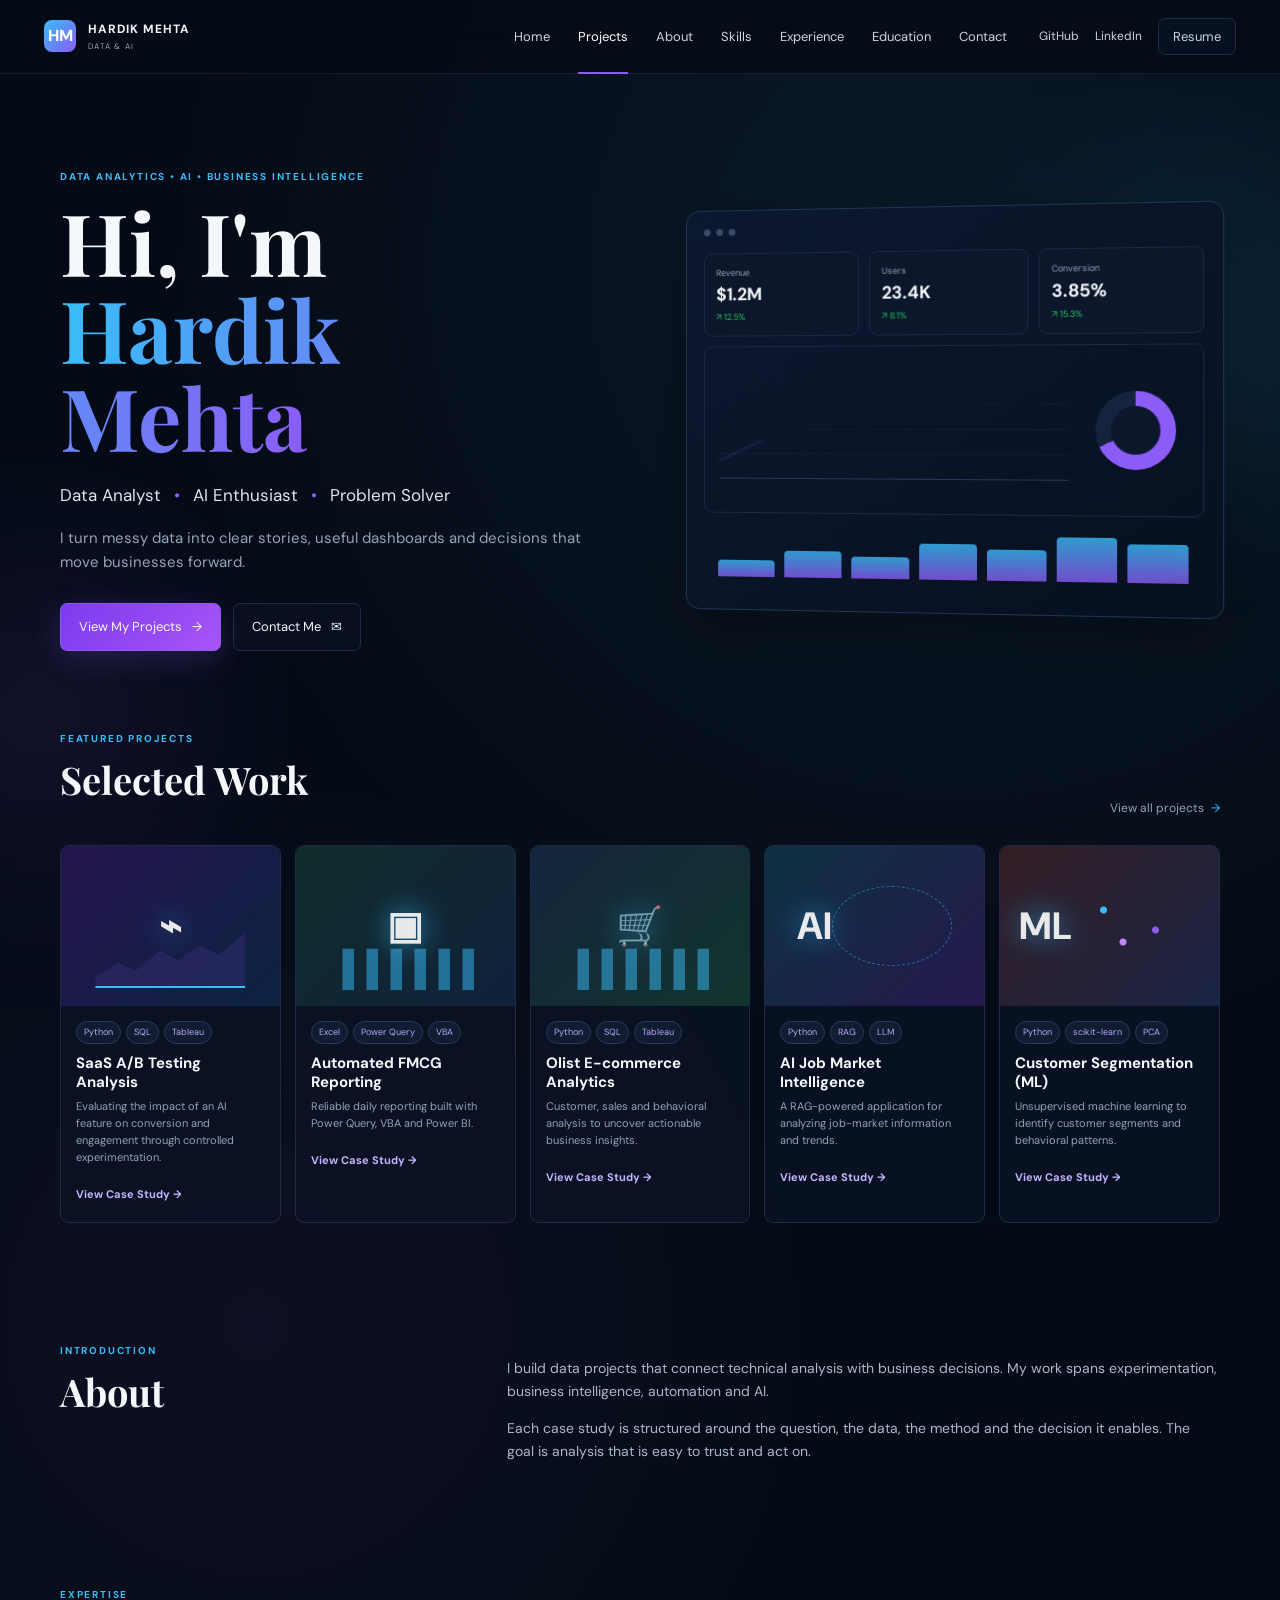
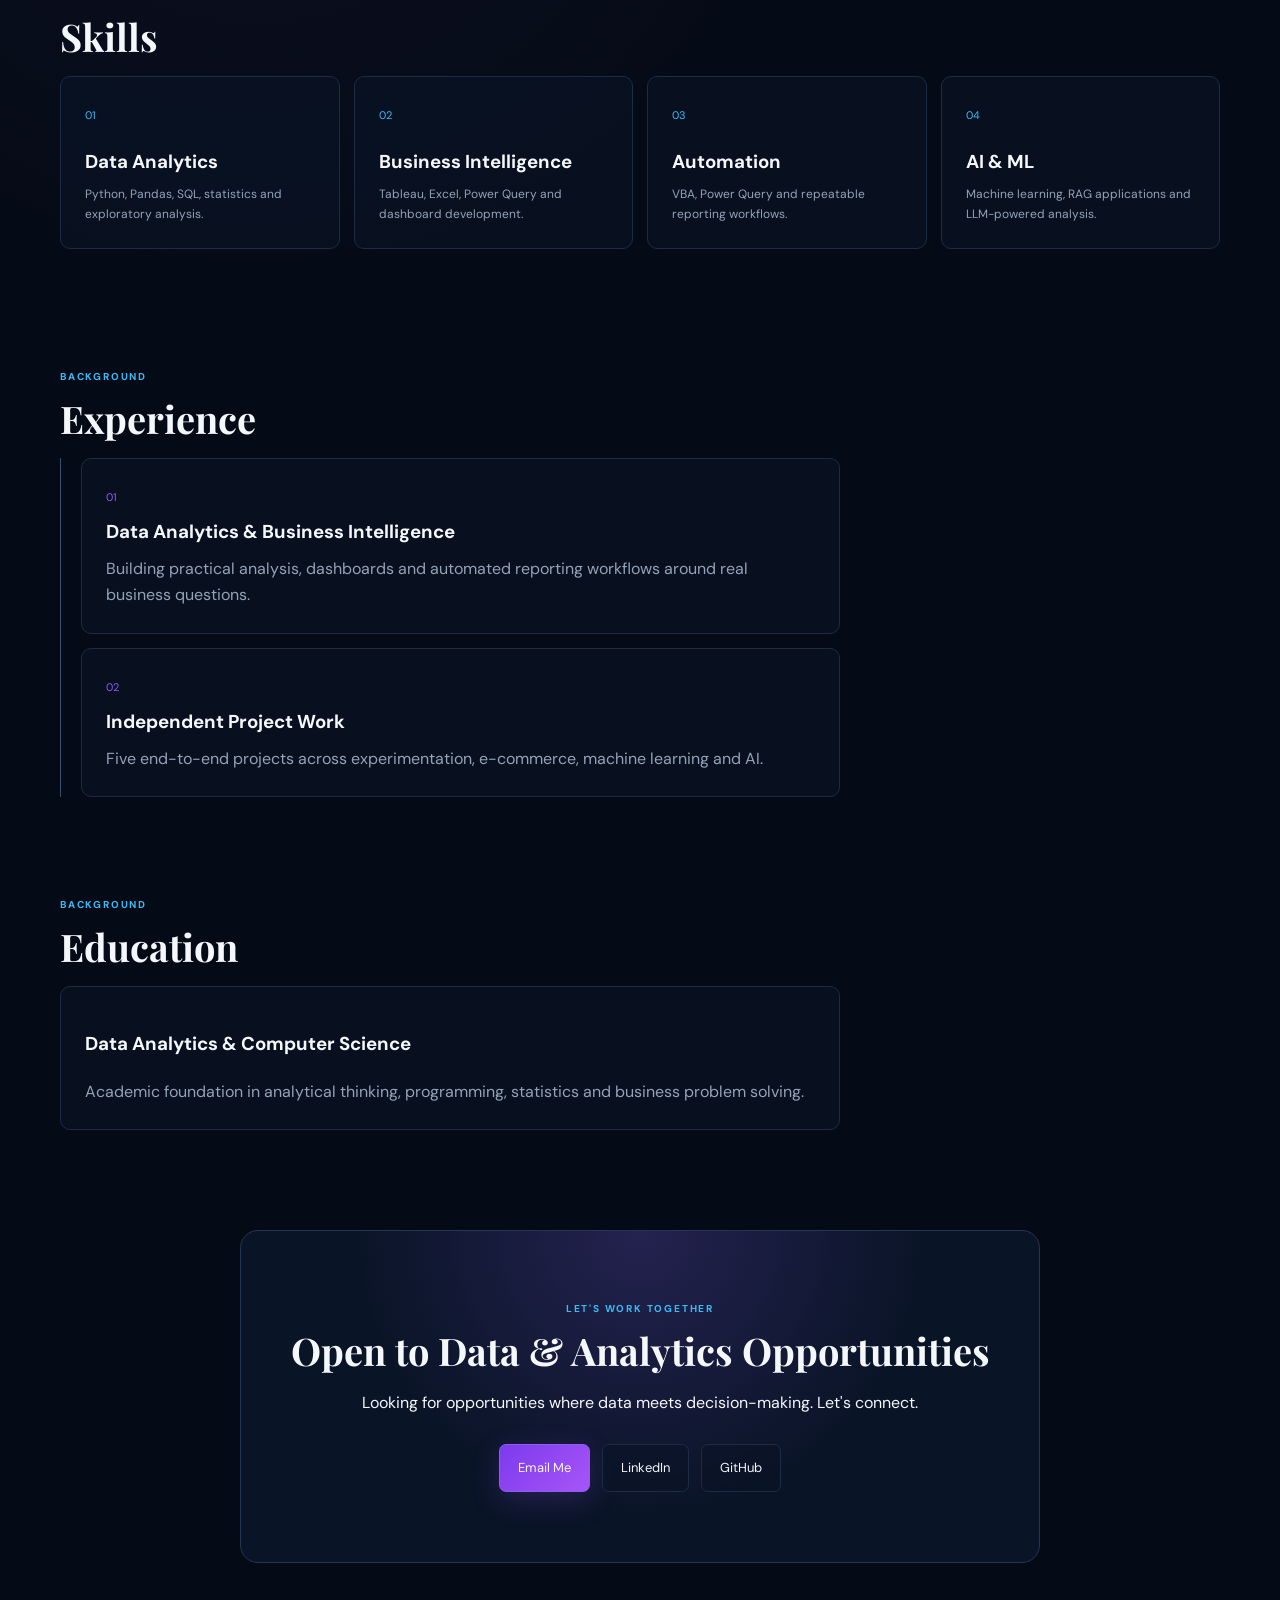
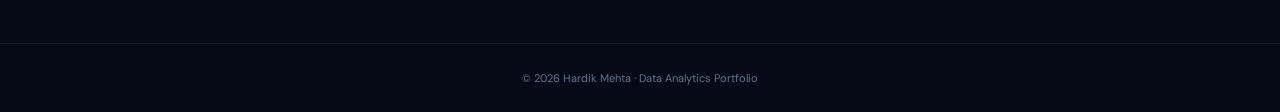
==== index.html @ da7690f7 "Initial portfolio website" ====
<!DOCTYPE html>
<html lang="en">
<head>
  <meta charset="UTF-8">
  <meta name="viewport" content="width=device-width, initial-scale=1.0">
  <meta name="description" content="Hardik Mehta — Data Analytics, AI, Business Intelligence and Automation portfolio.">
  <title>Hardik Mehta | Data Analytics Portfolio</title>
  <link rel="preconnect" href="https://fonts.googleapis.com">
  <link rel="preconnect" href="https://fonts.gstatic.com" crossorigin>
  <link href="https://fonts.googleapis.com/css2?family=DM+Sans:wght@400;500;600;700&family=Playfair+Display:ital,wght@0,600;0,700;1,600;1,700&display=swap" rel="stylesheet">
  <link rel="stylesheet" href="styles.css">
</head>
<body>
  <div class="ambient ambient-one"></div>
  <div class="ambient ambient-two"></div>

  <header class="site-header">
    <a class="brand" href="index.html">
      <span class="brand-mark">HM</span>
      <span>
        <strong>HARDIK MEHTA</strong>
        <small>DATA &amp; AI</small>
      </span>
    </a>

    <nav class="main-nav" aria-label="Main navigation">
      <a href="#home">Home</a>
      <a class="active" href="#projects">Projects</a>
      <a href="#about">About</a>
      <a href="#skills">Skills</a>
      <a href="#experience">Experience</a>
      <a href="#education">Education</a>
      <a href="#contact">Contact</a>
    </nav>

    <div class="header-actions">
      <a href="#" aria-label="GitHub">GitHub</a>
      <a href="#" aria-label="LinkedIn">LinkedIn</a>
      <a class="outline-btn small" href="#">Resume</a>
    </div>
  </header>

  <main>
    <section id="home" class="hero section-shell">
      <div class="hero-copy">
        <p class="eyebrow">DATA ANALYTICS • AI • BUSINESS INTELLIGENCE</p>
        <h1>Hi, I'm<br><span>Hardik Mehta</span></h1>
        <p class="hero-subtitle">Data Analyst <i>•</i> AI Enthusiast <i>•</i> Problem Solver</p>
        <p class="hero-description">
          I turn messy data into clear stories, useful dashboards and decisions
          that move businesses forward.
        </p>
        <div class="hero-actions">
          <a class="primary-btn" href="#projects">View My Projects <span>→</span></a>
          <a class="outline-btn" href="#contact">Contact Me <span>✉</span></a>
        </div>
      </div>

      <div class="hero-visual">
        <div class="dashboard-window">
          <div class="window-bar"><span></span><span></span><span></span></div>
          <div class="metric-row">
            <div><small>Revenue</small><strong>$1.2M</strong><em>↗ 12.5%</em></div>
            <div><small>Users</small><strong>23.4K</strong><em>↗ 8.1%</em></div>
            <div><small>Conversion</small><strong>3.85%</strong><em>↗ 15.3%</em></div>
          </div>
          <div class="chart-area">
            <div class="line-chart"></div>
            <div class="donut"></div>
          </div>
          <div class="bar-row">
            <i style="height:35%"></i><i style="height:55%"></i><i style="height:45%"></i>
            <i style="height:72%"></i><i style="height:62%"></i><i style="height:88%"></i>
            <i style="height:76%"></i>
          </div>
        </div>
      </div>
    </section>

    <section id="projects" class="section-shell">
      <div class="section-heading">
        <div>
          <p class="eyebrow">FEATURED PROJECTS</p>
          <h2>Selected Work</h2>
        </div>
        <a class="section-note section-link" href="projects/project.html">View all projects <span>→</span></a>
      </div>

      <div class="project-grid">
        <a class="project-card featured" href="projects/project.html">
          <div class="project-image gradient-saas">
            <div class="mock-icon">⌁</div>
            <div class="mini-chart"></div>
          </div>
          <div class="project-body">
            <div class="tags"><span>Python</span><span>SQL</span><span>Tableau</span></div>
            <h3>SaaS A/B Testing Analysis</h3>
            <p>Evaluating the impact of an AI feature on conversion and engagement through controlled experimentation.</p>
            <span class="card-link">View Case Study →</span>
          </div>
        </a>

        <a class="project-card" href="projects/project.html">
          <div class="project-image gradient-automation"><div class="mock-icon">▣</div><div class="mini-bars"></div></div>
          <div class="project-body">
            <div class="tags"><span>Excel</span><span>Power Query</span><span>VBA</span></div>
            <h3>Automated FMCG Reporting</h3>
            <p>Reliable daily reporting built with Power Query, VBA and Power BI.</p>
            <span class="card-link">View Case Study →</span>
          </div>
        </a>

        <a class="project-card" href="projects/project.html">
          <div class="project-image gradient-olist"><div class="mock-icon">🛒</div><div class="mini-bars"></div></div>
          <div class="project-body">
            <div class="tags"><span>Python</span><span>SQL</span><span>Tableau</span></div>
            <h3>Olist E-commerce Analytics</h3>
            <p>Customer, sales and behavioral analysis to uncover actionable business insights.</p>
            <span class="card-link">View Case Study →</span>
          </div>
        </a>

        <a class="project-card" href="projects/project.html">
          <div class="project-image gradient-ai"><div class="mock-icon">AI</div><div class="network"></div></div>
          <div class="project-body">
            <div class="tags"><span>Python</span><span>RAG</span><span>LLM</span></div>
            <h3>AI Job Market Intelligence</h3>
            <p>A RAG-powered application for analyzing job-market information and trends.</p>
            <span class="card-link">View Case Study →</span>
          </div>
        </a>

        <a class="project-card" href="projects/project.html">
          <div class="project-image gradient-ml"><div class="mock-icon">ML</div><div class="clusters"></div></div>
          <div class="project-body">
            <div class="tags"><span>Python</span><span>scikit-learn</span><span>PCA</span></div>
            <h3>Customer Segmentation (ML)</h3>
            <p>Unsupervised machine learning to identify customer segments and behavioral patterns.</p>
            <span class="card-link">View Case Study →</span>
          </div>
        </a>
      </div>
    </section>

    <section id="about" class="section-shell two-column">
      <div>
        <p class="eyebrow">INTRODUCTION</p>
        <h2>About</h2>
      </div>
      <div class="prose">
        <p>
          I build data projects that connect technical analysis with business decisions.
          My work spans experimentation, business intelligence, automation and AI.
        </p>
        <p>
          Each case study is structured around the question, the data, the method and
          the decision it enables. The goal is analysis that is easy to trust and act on.
        </p>
      </div>
    </section>

    <section id="skills" class="section-shell">
      <p class="eyebrow">EXPERTISE</p>
      <h2>Skills</h2>
      <div class="skill-grid">
        <article><span>01</span><h3>Data Analytics</h3><p>Python, Pandas, SQL, statistics and exploratory analysis.</p></article>
        <article><span>02</span><h3>Business Intelligence</h3><p>Tableau, Excel, Power Query and dashboard development.</p></article>
        <article><span>03</span><h3>Automation</h3><p>VBA, Power Query and repeatable reporting workflows.</p></article>
        <article><span>04</span><h3>AI &amp; ML</h3><p>Machine learning, RAG applications and LLM-powered analysis.</p></article>
      </div>
    </section>

    <section id="experience" class="section-shell timeline-section">
      <p class="eyebrow">BACKGROUND</p>
      <h2>Experience</h2>
      <div class="timeline-placeholder">
        <div><span>01</span><h3>Data Analytics &amp; Business Intelligence</h3><p>Building practical analysis, dashboards and automated reporting workflows around real business questions.</p></div>
        <div><span>02</span><h3>Independent Project Work</h3><p>Five end-to-end projects across experimentation, e-commerce, machine learning and AI.</p></div>
      </div>
    </section>

    <section id="education" class="section-shell">
      <p class="eyebrow">BACKGROUND</p>
      <h2>Education</h2>
      <div class="education-card">
        <h3>Data Analytics &amp; Computer Science</h3>
        <p>Academic foundation in analytical thinking, programming, statistics and business problem solving.</p>
      </div>
    </section>

    <section id="contact" class="section-shell contact-card">
      <p class="eyebrow">LET'S WORK TOGETHER</p>
      <h2>Open to Data &amp; Analytics Opportunities</h2>
      <p>Looking for opportunities where data meets decision-making. Let's connect.</p>
      <div class="hero-actions">
        <a class="primary-btn" href="#">Email Me</a>
        <a class="outline-btn" href="#">LinkedIn</a>
        <a class="outline-btn" href="#">GitHub</a>
      </div>
    </section>
  </main>

  <footer class="site-footer">© 2026 Hardik Mehta · Data Analytics Portfolio</footer>
  <script src="script.js"></script>
</body>
</html>
---- styles.css ----
:root {
  --bg: #050b16;
  --surface: #0a1325;
  --surface-2: #0d1930;
  --border: #1d2b45;
  --text: #f4f7fb;
  --muted: #94a3b8;
  --blue: #38bdf8;
  --purple: #8b5cf6;
  --pink: #c084fc;
  --shadow: 0 20px 60px rgba(0,0,0,.28);
  --max: 1160px;
}
* { box-sizing: border-box; }
html { scroll-behavior: smooth; }
body {
  margin: 0; color: var(--text); background:
  radial-gradient(circle at 75% 8%, rgba(56,189,248,.08), transparent 25%),
  radial-gradient(circle at 20% 40%, rgba(139,92,246,.06), transparent 25%),
  var(--bg);
  font-family: "DM Sans", sans-serif; line-height: 1.65;
}
a { color: inherit; text-decoration: none; }
button { font: inherit; }
.ambient { position: fixed; width: 280px; height: 280px; border-radius: 50%; filter: blur(100px); pointer-events: none; opacity: .12; z-index: -1; }
.ambient-one { background: var(--blue); top: 20%; right: -80px; }
.ambient-two { background: var(--purple); bottom: 5%; left: -100px; }
.site-header {
  height: 74px; padding: 0 44px; display: flex; align-items: center; gap: 32px;
  border-bottom: 1px solid rgba(148,163,184,.12); position: sticky; top: 0; z-index: 20;
  background: rgba(5,11,22,.82); backdrop-filter: blur(18px);
}
.brand { display:flex; align-items:center; gap:12px; margin-right:auto; }
.brand-mark { width:32px; height:32px; display:grid; place-items:center; color:#fff; font-weight:800; border-radius:8px; background:linear-gradient(135deg,var(--blue),var(--purple)); }
.brand strong { display:block; font-size:12px; letter-spacing:.08em; }
.brand small { display:block; color:var(--muted); font-size:8px; letter-spacing:.16em; }
.main-nav { display:flex; gap:28px; font-size:13px; color:#cbd5e1; }
.main-nav a { padding:27px 0 24px; border-bottom:2px solid transparent; }
.main-nav a:hover, .main-nav .active { color:#fff; border-color:var(--purple); }
.header-actions { display:flex; gap:16px; align-items:center; font-size:12px; color:#cbd5e1; }
.section-shell { width:min(var(--max), calc(100% - 88px)); margin:0 auto; }
.hero { min-height:620px; display:grid; grid-template-columns:1fr 1fr; align-items:center; gap:70px; padding:95px 0 80px; }
.eyebrow { margin:0 0 12px; color:var(--blue); font-size:10px; font-weight:700; letter-spacing:.18em; text-transform:uppercase; }
.hero h1, h2 { font-family:"Playfair Display",serif; }
.hero h1 { font-size:clamp(52px,7vw,86px); line-height:1.02; margin:0 0 20px; }
.hero h1 span, .project-hero h1 span { background:linear-gradient(90deg,var(--blue),var(--purple)); -webkit-background-clip:text; color:transparent; }
.hero-subtitle { color:#dbe5f0; font-size:17px; }
.hero-subtitle i { color:var(--purple); font-style:normal; padding:0 8px; }
.hero-description { max-width:550px; color:var(--muted); font-size:15px; }
.hero-actions, .project-actions { display:flex; gap:12px; flex-wrap:wrap; margin-top:28px; }
.primary-btn, .outline-btn { display:inline-flex; align-items:center; gap:10px; padding:12px 18px; border-radius:7px; border:1px solid var(--border); font-size:13px; transition:.25s ease; }
.primary-btn { background:linear-gradient(135deg,#7c3aed,#a855f7); border-color:#8b5cf6; box-shadow:0 8px 30px rgba(139,92,246,.2); }
.outline-btn { background:rgba(10,19,37,.65); }
.primary-btn:hover, .outline-btn:hover { transform:translateY(-2px); border-color:var(--blue); }
.outline-btn.small { padding:7px 14px; }
.hero-visual { display:flex; justify-content:center; }
.dashboard-window { width:min(100%,540px); padding:18px; border:1px solid #223453; border-radius:14px; background:linear-gradient(145deg,#0c1830,#07101f); box-shadow:var(--shadow); transform:perspective(900px) rotateY(-5deg); }
.window-bar { display:flex; gap:6px; margin-bottom:18px; }
.window-bar span { width:7px; height:7px; border-radius:50%; background:#3b4c69; }
.metric-row { display:grid; grid-template-columns:repeat(3,1fr); gap:10px; }
.metric-row div { padding:12px; border:1px solid #1b2942; background:#0c172c; border-radius:9px; }
.metric-row small, .metric-row em { display:block; color:var(--muted); font-size:9px; }
.metric-row strong { display:block; font-size:18px; }
.metric-row em { color:#22c55e; font-style:normal; }
.chart-area { height:170px; margin-top:10px; display:grid; grid-template-columns:1fr 100px; gap:15px; padding:15px; border:1px solid #1b2942; border-radius:9px; }
.line-chart { align-self:center; height:100px; background:linear-gradient(155deg,transparent 30%,rgba(139,92,246,.15) 31%,transparent 32%), repeating-linear-gradient(to bottom,transparent 0 24px,#17253d 25px); clip-path:polygon(0 75%,10% 58%,18% 66%,30% 38%,42% 51%,55% 30%,68% 44%,78% 18%,88% 35%,100% 5%,100% 100%,0 100%); border-bottom:1px solid #253958; }
.donut { width:78px; height:78px; border-radius:50%; margin:auto; background:conic-gradient(var(--purple) 0 68%, #15243e 68%); position:relative; }
.donut:after { content:""; position:absolute; inset:15px; border-radius:50%; background:#0c172c; }
.bar-row { height:80px; display:flex; align-items:end; gap:10px; padding:15px; }
.bar-row i { flex:1; border-radius:4px 4px 0 0; background:linear-gradient(to top,var(--purple),var(--blue)); opacity:.8; }
.section-heading { display:flex; justify-content:space-between; align-items:end; margin-bottom:26px; }
h2 { font-size:38px; margin:0 0 18px; line-height:1.1; }
.section-note { color:var(--muted); font-size:12px; }
.section-link { transition:color .2s ease, transform .2s ease; }
.section-link span { color:var(--blue); padding-left:4px; }
.section-link:hover { color:#fff; transform:translateX(3px); }
.project-grid { display:grid; grid-template-columns:repeat(5,1fr); gap:14px; }
.project-card { overflow:hidden; border:1px solid var(--border); border-radius:9px; background:rgba(10,19,37,.82); transition:.3s ease; }
.project-card:hover { transform:translateY(-6px); border-color:#445c87; box-shadow:0 18px 45px rgba(0,0,0,.25); }
.project-image { height:160px; position:relative; overflow:hidden; display:flex; align-items:center; justify-content:center; }
.gradient-saas { background:linear-gradient(135deg,#25144e,#0c2341); }
.gradient-automation { background:linear-gradient(135deg,#102c2b,#10213c); }
.gradient-olist { background:linear-gradient(135deg,#14243d,#12352d); }
.gradient-ai { background:linear-gradient(135deg,#0d3141,#25184d); }
.gradient-ml { background:linear-gradient(135deg,#321d24,#1b2445); }
.mock-icon { font-size:38px; font-weight:800; color:#fff; opacity:.9; text-shadow:0 0 28px rgba(56,189,248,.8); }
.mini-chart { position:absolute; width:150px; height:55px; bottom:18px; border-bottom:2px solid var(--blue); clip-path:polygon(0 80%,15% 55%,27% 68%,43% 32%,55% 50%,70% 22%,82% 40%,100% 0,100% 100%,0 100%); background:rgba(139,92,246,.12); }
.mini-bars { position:absolute; bottom:16px; width:150px; height:55px; background:repeating-linear-gradient(90deg,transparent 0 12px,rgba(56,189,248,.5) 13px 24px); clip-path:inset(25% 0 0); }
.network { width:120px; height:80px; border:1px dashed rgba(56,189,248,.5); border-radius:50%; }
.clusters { width:130px; height:80px; background:radial-gradient(circle at 25% 30%,#38bdf8 0 3px,transparent 4px),radial-gradient(circle at 65% 55%,#8b5cf6 0 3px,transparent 4px),radial-gradient(circle at 40% 70%,#c084fc 0 3px,transparent 4px); }
.project-body { padding:15px; }
.tags { display:flex; flex-wrap:wrap; gap:5px; margin-bottom:10px; }
.tags span { border:1px solid #2a3a5a; border-radius:99px; padding:3px 7px; color:#b9a9f7; background:#111b32; font-size:9px; }
.tags.large span { padding:6px 11px; font-size:11px; }
.project-body h3 { margin:0 0 7px; font-size:15px; line-height:1.25; }
.project-body p { margin:0 0 14px; color:var(--muted); font-size:11px; line-height:1.55; }
.card-link { color:#c4b5fd; font-size:11px; font-weight:700; }
.two-column { display:grid; grid-template-columns:1fr 2fr; gap:90px; padding-top:120px; padding-bottom:110px; }
.prose { color:#aab8cb; font-size:14px; }
.skill-grid { display:grid; grid-template-columns:repeat(4,1fr); gap:14px; }
.skill-grid article, .education-card, .timeline-placeholder > div { border:1px solid var(--border); border-radius:10px; background:rgba(10,19,37,.75); padding:24px; }
.skill-grid span { color:var(--blue); font-size:11px; }
.skill-grid h3 { margin:20px 0 7px; }
.skill-grid p { color:var(--muted); font-size:12px; margin:0; }
.timeline-section { padding-top:120px; }
.timeline-placeholder { max-width:780px; border-left:1px solid #355071; padding-left:20px; display:grid; gap:14px; }
.timeline-placeholder span { color:var(--purple); font-size:11px; }
.timeline-placeholder h3 { margin:8px 0; }
.timeline-placeholder p, .education-card p { color:var(--muted); margin:0; }
#education { padding-top:100px; padding-bottom:100px; }
.education-card { max-width:780px; }
.contact-card { text-align:center; max-width:800px; padding:70px 30px; margin-bottom:80px; border:1px solid #243653; border-radius:18px; background:radial-gradient(circle at 50% 0%,rgba(139,92,246,.2),transparent 55%),#0a1427; }
.contact-card .hero-actions { justify-content:center; }
.site-footer { border-top:1px solid rgba(148,163,184,.1); padding:25px; text-align:center; color:#64748b; font-size:11px; }

/* Project page */
.project-page { padding-bottom:80px; }
.project-hero { padding:75px 0 45px; }
.project-hero h1 { font-family:"Playfair Display",serif; font-size:56px; margin:0 0 10px; }
.project-hero .lead { color:#b5c1d2; font-size:17px; }
.project-layout { display:grid; grid-template-columns:minmax(0,1fr) 245px; gap:30px; align-items:start; }
.project-main { min-width:0; }
.content-label { color:var(--blue); font-size:10px; font-weight:700; letter-spacing:.16em; margin:10px 0 14px; }
.presentation-viewer { display:grid; grid-template-columns:150px 1fr; border:1px solid #223453; border-radius:12px; overflow:hidden; background:#081224; box-shadow:var(--shadow); }
.slide-list { padding:12px; border-right:1px solid #1c2c47; background:#091426; display:grid; align-content:start; gap:7px; }
.slide { border:1px solid #1c2c47; border-radius:6px; background:#0d1a30; color:#cbd5e1; text-align:left; padding:8px; cursor:pointer; font-size:10px; }
.slide span { display:block; color:#94a3b8; margin-top:2px; }
.slide.active { border-color:var(--purple); box-shadow:0 0 18px rgba(139,92,246,.16); }
.slide-stage { min-height:500px; padding:45px; position:relative; background:radial-gradient(circle at 75% 25%,rgba(139,92,246,.16),transparent 30%),#091325; }
.slide-number { font-size:48px; font-weight:800; color:#9b5cf6; opacity:.9; }
.slide-stage h2 { font-size:35px; max-width:520px; margin:5px 0 18px; }
.slide-stage p:not(.eyebrow) { color:#aab8cb; max-width:540px; }
.slide-visual { position:absolute; right:45px; bottom:100px; width:220px; height:145px; display:grid; place-items:center; border:1px solid #34466a; border-radius:12px; background:linear-gradient(145deg,#121e38,#0c1425); color:#9f7aea; text-align:center; font-size:14px; box-shadow:0 0 50px rgba(139,92,246,.12); }
.viewer-controls { position:absolute; left:45px; right:45px; bottom:22px; display:flex; align-items:center; gap:8px; }
.viewer-controls button { width:30px; height:30px; border:1px solid #283a59; background:#0c1930; color:#fff; border-radius:6px; cursor:pointer; }
.viewer-controls span { margin-left:auto; color:#8ea0b8; font-size:11px; }
.readme-label { margin-top:55px; }
.readme-card { border:1px solid #223453; border-radius:12px; padding:38px; background:rgba(8,18,35,.76); }
.readme-card h2 { font-family:"DM Sans",sans-serif; font-size:22px; color:#c4b5fd; margin-top:28px; }
.readme-card p, .readme-card li { color:#aab8cb; font-size:14px; }
.readme-card hr { border:0; border-top:1px solid #1c2c47; margin:34px 0; }
.gif-placeholder { height:240px; border:1px dashed #395173; border-radius:10px; display:grid; place-items:center; text-align:center; background:repeating-linear-gradient(135deg,#0a1528,#0a1528 10px,#0c1930 10px,#0c1930 20px); color:#8fa2bb; }
.gif-placeholder small { color:#64748b; }
.pipeline { display:flex; align-items:center; gap:8px; flex-wrap:wrap; }
.pipeline span { padding:9px 13px; background:#111d33; border:1px solid #293b5b; border-radius:8px; font-size:11px; }
.pipeline b { color:#8b5cf6; }
.result-grid { display:grid; grid-template-columns:repeat(3,1fr); gap:10px; }
.result-grid div { padding:18px; border:1px solid #223453; background:#0b172b; border-radius:8px; }
.result-grid small, .result-grid span { display:block; color:#71839d; font-size:9px; }
.result-grid strong { display:block; font-size:25px; color:#f1f5f9; margin:5px 0; }
.project-sidebar { position:sticky; top:95px; display:grid; gap:14px; }
.side-card { border:1px solid #1e2e49; border-radius:10px; background:rgba(8,18,35,.8); padding:18px; }
.side-card .eyebrow { font-size:9px; }
.side-card a { display:block; color:#9aa9bd; font-size:11px; padding:5px 0; }
.side-card a:hover { color:#fff; }
.side-card p { color:#93a2b7; font-size:11px; line-height:1.7; }
.side-card strong { color:#e2e8f0; }
@media (max-width: 1000px) {
  .site-header { padding:0 24px; }
  .main-nav { display:none; }
  .section-shell { width:min(var(--max), calc(100% - 48px)); }
  .project-grid { grid-template-columns:repeat(2,1fr); }
  .hero { grid-template-columns:1fr; }
  .hero-visual { order:0; }
  .skill-grid { grid-template-columns:repeat(2,1fr); }
}
@media (max-width: 700px) {
  .site-header { height:64px; }
  .header-actions > a:not(.outline-btn) { display:none; }
  .brand strong { font-size:10px; }
  .hero { padding:65px 0; min-height:auto; }
  .hero h1 { font-size:50px; }
  .project-grid, .skill-grid { grid-template-columns:1fr; }
  .two-column { grid-template-columns:1fr; gap:25px; padding-top:75px; }
  .section-heading { display:block; }
  .section-note { display:block; margin-top:10px; }
  .project-layout { grid-template-columns:1fr; }
  .project-sidebar { display:none; }
  .project-hero h1 { font-size:42px; }
  .presentation-viewer { grid-template-columns:1fr; }
  .slide-list { grid-template-columns:repeat(4,1fr); border-right:0; border-bottom:1px solid #1c2c47; }
  .slide { text-align:center; }
  .slide span { display:none; }
  .slide-stage { min-height:470px; padding:28px; }
  .slide-visual { position:relative; right:auto; bottom:auto; width:100%; margin-top:35px; }
  .viewer-controls { left:28px; right:28px; }
  .readme-card { padding:24px; }
  .result-grid { grid-template-columns:1fr; }
  .metric-row { grid-template-columns:1fr; }
}
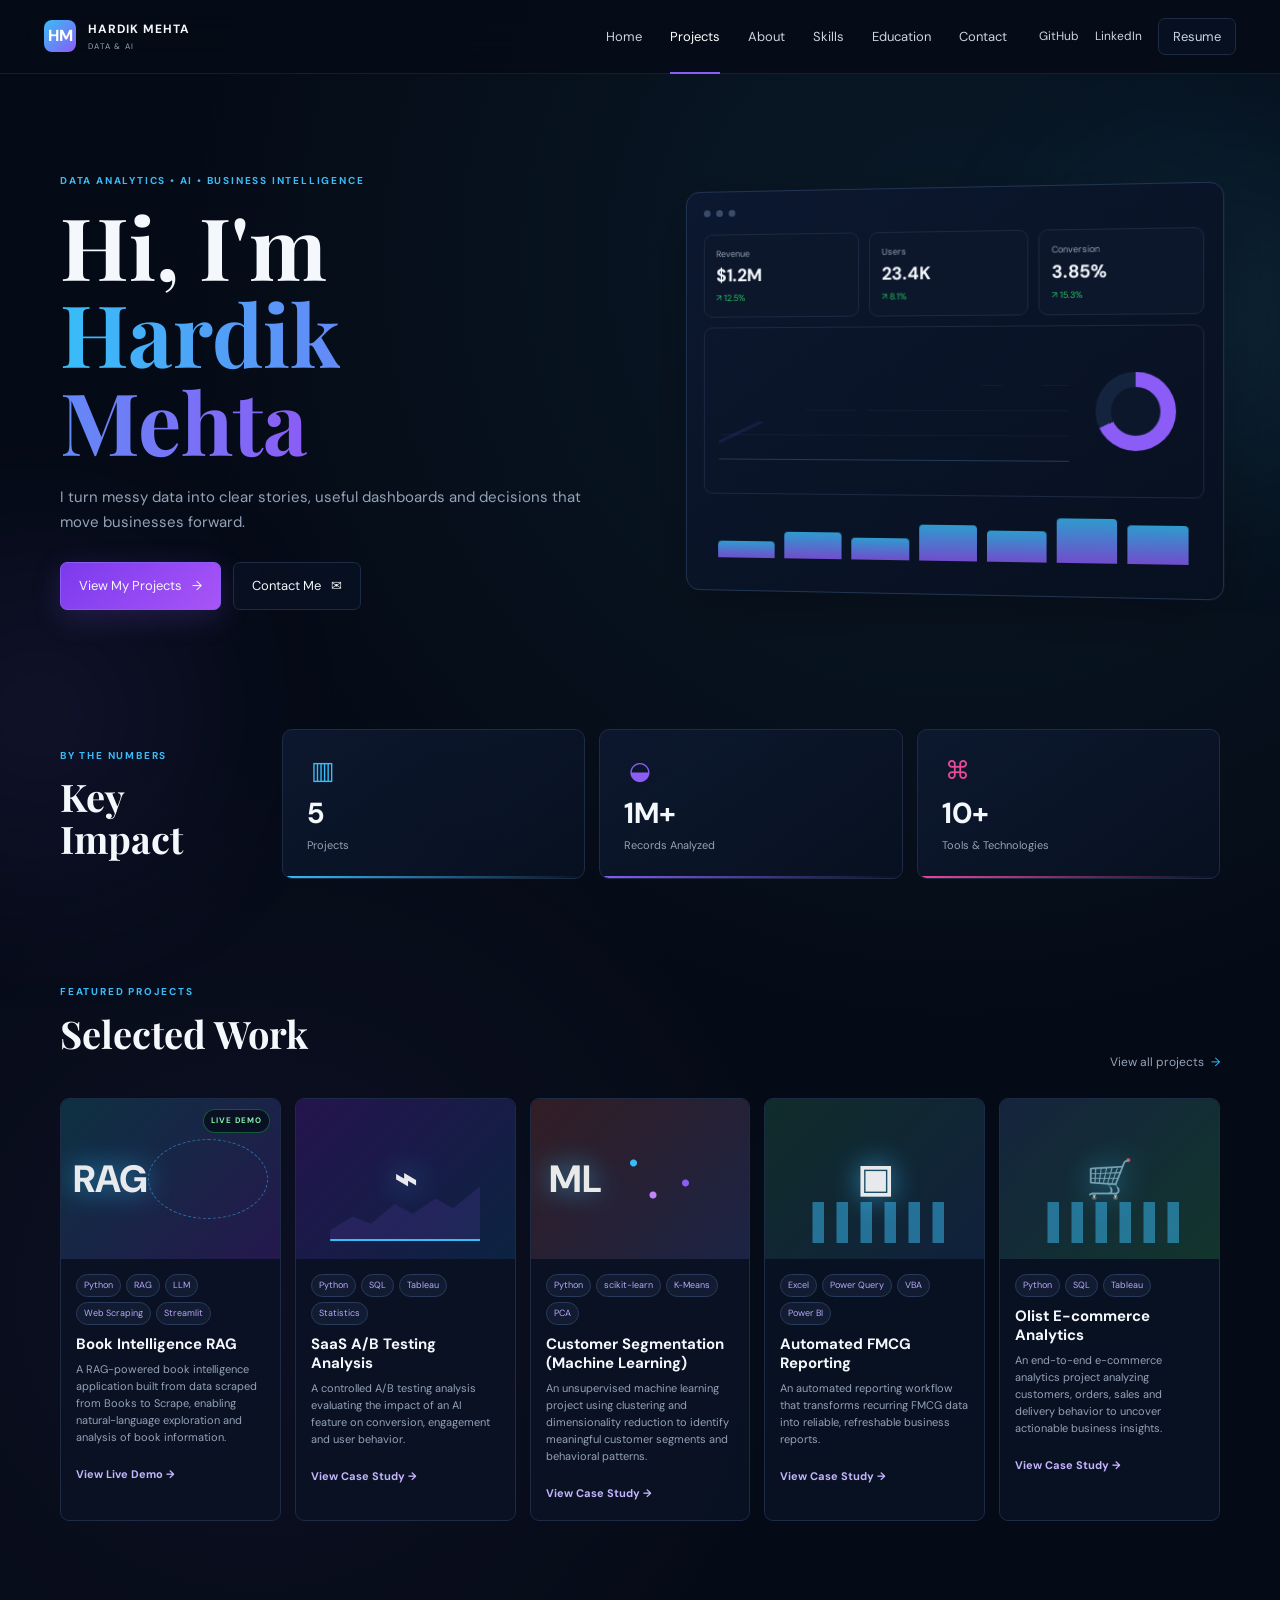
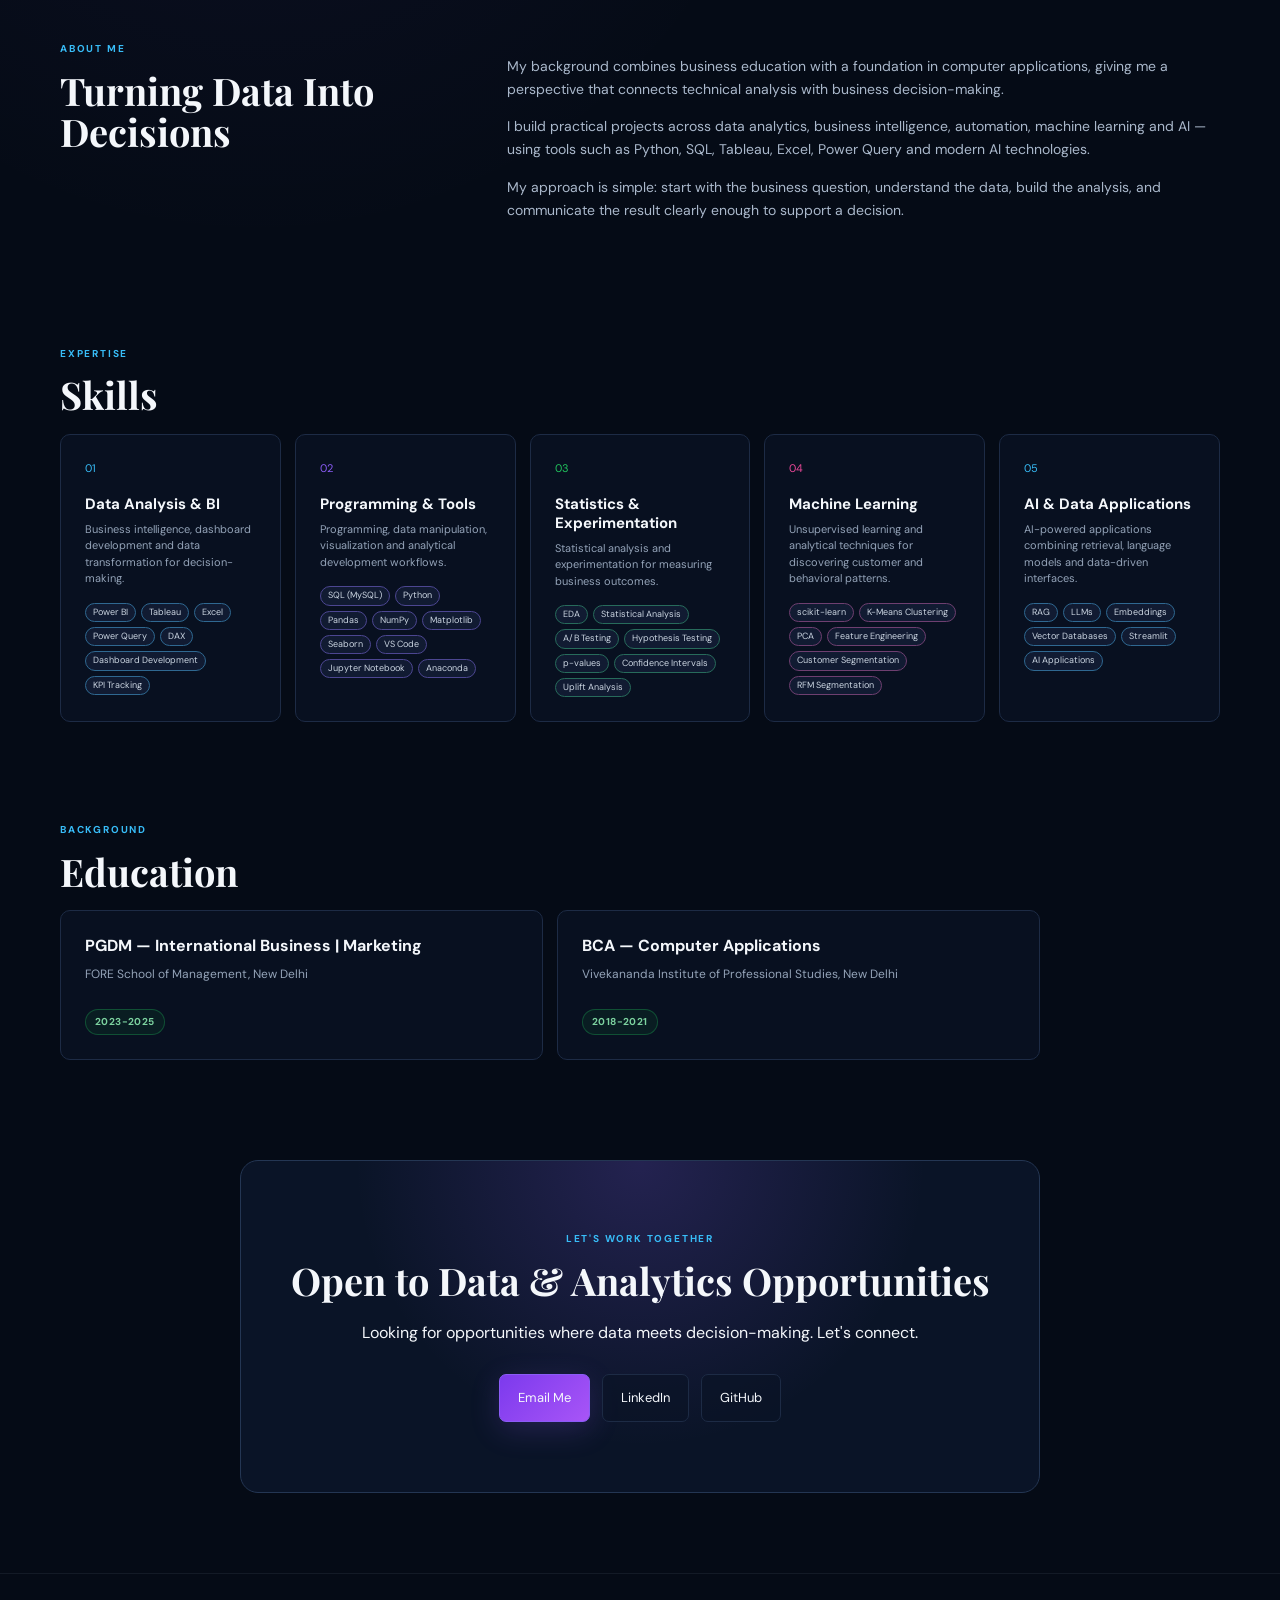
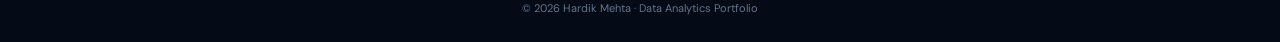
==== commit 72fafa90: "Update portfolio homepage and project structure" ====
--- a/index.html
+++ b/index.html
@@ -28,7 +28,6 @@
       <a class="active" href="#projects">Projects</a>
       <a href="#about">About</a>
       <a href="#skills">Skills</a>
-      <a href="#experience">Experience</a>
       <a href="#education">Education</a>
       <a href="#contact">Contact</a>
     </nav>
@@ -45,7 +44,6 @@
       <div class="hero-copy">
         <p class="eyebrow">DATA ANALYTICS • AI • BUSINESS INTELLIGENCE</p>
         <h1>Hi, I'm<br><span>Hardik Mehta</span></h1>
-        <p class="hero-subtitle">Data Analyst <i>•</i> AI Enthusiast <i>•</i> Problem Solver</p>
         <p class="hero-description">
           I turn messy data into clear stories, useful dashboards and decisions
           that move businesses forward.
@@ -77,6 +75,31 @@
       </div>
     </section>
 
+    <section class="section-shell impact-section" aria-labelledby="impact-title">
+      <div class="impact-heading">
+        <p class="eyebrow">BY THE NUMBERS</p>
+        <h2 id="impact-title">Key Impact</h2>
+      </div>
+
+      <div class="impact-grid">
+        <article class="impact-card impact-blue">
+          <span class="impact-icon" aria-hidden="true">▥</span>
+          <strong>5</strong>
+          <span>Projects</span>
+        </article>
+        <article class="impact-card impact-purple">
+          <span class="impact-icon" aria-hidden="true">◒</span>
+          <strong>1M+</strong>
+          <span>Records Analyzed</span>
+        </article>
+        <article class="impact-card impact-pink">
+          <span class="impact-icon" aria-hidden="true">⌘</span>
+          <strong>10+</strong>
+          <span>Tools &amp; Technologies</span>
+        </article>
+      </div>
+    </section>
+
     <section id="projects" class="section-shell">
       <div class="section-heading">
         <div>
@@ -88,14 +111,35 @@
 
       <div class="project-grid">
         <a class="project-card featured" href="projects/project.html">
-          <div class="project-image gradient-saas">
-            <div class="mock-icon">⌁</div>
-            <div class="mini-chart"></div>
-          </div>
-          <div class="project-body">
-            <div class="tags"><span>Python</span><span>SQL</span><span>Tableau</span></div>
+          <div class="project-image gradient-ai">
+            <span class="live-badge">LIVE DEMO</span>
+            <div class="mock-icon">RAG</div>
+            <div class="network"></div>
+          </div>
+          <div class="project-body">
+            <div class="tags"><span>Python</span><span>RAG</span><span>LLM</span><span>Web Scraping</span><span>Streamlit</span></div>
+            <h3>Book Intelligence RAG</h3>
+            <p>A RAG-powered book intelligence application built from data scraped from Books to Scrape, enabling natural-language exploration and analysis of book information.</p>
+            <span class="card-link">View Live Demo →</span>
+          </div>
+        </a>
+
+        <a class="project-card" href="projects/project.html">
+          <div class="project-image gradient-saas"><div class="mock-icon">⌁</div><div class="mini-chart"></div></div>
+          <div class="project-body">
+            <div class="tags"><span>Python</span><span>SQL</span><span>Tableau</span><span>Statistics</span></div>
             <h3>SaaS A/B Testing Analysis</h3>
-            <p>Evaluating the impact of an AI feature on conversion and engagement through controlled experimentation.</p>
+            <p>A controlled A/B testing analysis evaluating the impact of an AI feature on conversion, engagement and user behavior.</p>
+            <span class="card-link">View Case Study →</span>
+          </div>
+        </a>
+
+        <a class="project-card" href="projects/project.html">
+          <div class="project-image gradient-ml"><div class="mock-icon">ML</div><div class="clusters"></div></div>
+          <div class="project-body">
+            <div class="tags"><span>Python</span><span>scikit-learn</span><span>K-Means</span><span>PCA</span></div>
+            <h3>Customer Segmentation (Machine Learning)</h3>
+            <p>An unsupervised machine learning project using clustering and dimensionality reduction to identify meaningful customer segments and behavioral patterns.</p>
             <span class="card-link">View Case Study →</span>
           </div>
         </a>
@@ -103,9 +147,9 @@
         <a class="project-card" href="projects/project.html">
           <div class="project-image gradient-automation"><div class="mock-icon">▣</div><div class="mini-bars"></div></div>
           <div class="project-body">
-            <div class="tags"><span>Excel</span><span>Power Query</span><span>VBA</span></div>
+            <div class="tags"><span>Excel</span><span>Power Query</span><span>VBA</span><span>Power BI</span></div>
             <h3>Automated FMCG Reporting</h3>
-            <p>Reliable daily reporting built with Power Query, VBA and Power BI.</p>
+            <p>An automated reporting workflow that transforms recurring FMCG data into reliable, refreshable business reports.</p>
             <span class="card-link">View Case Study →</span>
           </div>
         </a>
@@ -115,27 +159,7 @@
           <div class="project-body">
             <div class="tags"><span>Python</span><span>SQL</span><span>Tableau</span></div>
             <h3>Olist E-commerce Analytics</h3>
-            <p>Customer, sales and behavioral analysis to uncover actionable business insights.</p>
-            <span class="card-link">View Case Study →</span>
-          </div>
-        </a>
-
-        <a class="project-card" href="projects/project.html">
-          <div class="project-image gradient-ai"><div class="mock-icon">AI</div><div class="network"></div></div>
-          <div class="project-body">
-            <div class="tags"><span>Python</span><span>RAG</span><span>LLM</span></div>
-            <h3>AI Job Market Intelligence</h3>
-            <p>A RAG-powered application for analyzing job-market information and trends.</p>
-            <span class="card-link">View Case Study →</span>
-          </div>
-        </a>
-
-        <a class="project-card" href="projects/project.html">
-          <div class="project-image gradient-ml"><div class="mock-icon">ML</div><div class="clusters"></div></div>
-          <div class="project-body">
-            <div class="tags"><span>Python</span><span>scikit-learn</span><span>PCA</span></div>
-            <h3>Customer Segmentation (ML)</h3>
-            <p>Unsupervised machine learning to identify customer segments and behavioral patterns.</p>
+            <p>An end-to-end e-commerce analytics project analyzing customers, orders, sales and delivery behavior to uncover actionable business insights.</p>
             <span class="card-link">View Case Study →</span>
           </div>
         </a>
@@ -144,17 +168,22 @@
 
     <section id="about" class="section-shell two-column">
       <div>
-        <p class="eyebrow">INTRODUCTION</p>
-        <h2>About</h2>
+        <p class="eyebrow">ABOUT ME</p>
+        <h2>Turning Data Into Decisions</h2>
       </div>
       <div class="prose">
         <p>
-          I build data projects that connect technical analysis with business decisions.
-          My work spans experimentation, business intelligence, automation and AI.
+          My background combines business education with a foundation in computer applications,
+          giving me a perspective that connects technical analysis with business decision-making.
         </p>
         <p>
-          Each case study is structured around the question, the data, the method and
-          the decision it enables. The goal is analysis that is easy to trust and act on.
+          I build practical projects across data analytics, business intelligence, automation,
+          machine learning and AI — using tools such as Python, SQL, Tableau, Excel, Power Query
+          and modern AI technologies.
+        </p>
+        <p>
+          My approach is simple: start with the business question, understand the data, build
+          the analysis, and communicate the result clearly enough to support a decision.
         </p>
       </div>
     </section>
@@ -163,28 +192,72 @@
       <p class="eyebrow">EXPERTISE</p>
       <h2>Skills</h2>
       <div class="skill-grid">
-        <article><span>01</span><h3>Data Analytics</h3><p>Python, Pandas, SQL, statistics and exploratory analysis.</p></article>
-        <article><span>02</span><h3>Business Intelligence</h3><p>Tableau, Excel, Power Query and dashboard development.</p></article>
-        <article><span>03</span><h3>Automation</h3><p>VBA, Power Query and repeatable reporting workflows.</p></article>
-        <article><span>04</span><h3>AI &amp; ML</h3><p>Machine learning, RAG applications and LLM-powered analysis.</p></article>
-      </div>
-    </section>
-
-    <section id="experience" class="section-shell timeline-section">
-      <p class="eyebrow">BACKGROUND</p>
-      <h2>Experience</h2>
-      <div class="timeline-placeholder">
-        <div><span>01</span><h3>Data Analytics &amp; Business Intelligence</h3><p>Building practical analysis, dashboards and automated reporting workflows around real business questions.</p></div>
-        <div><span>02</span><h3>Independent Project Work</h3><p>Five end-to-end projects across experimentation, e-commerce, machine learning and AI.</p></div>
+        <article class="skill-card skill-blue">
+          <span class="skill-index">01</span>
+          <h3>Data Analysis &amp; BI</h3>
+          <p>Business intelligence, dashboard development and data transformation for decision-making.</p>
+          <div class="skill-tags">
+            <span>Power BI</span><span>Tableau</span><span>Excel</span><span>Power Query</span>
+            <span>DAX</span><span>Dashboard Development</span><span>KPI Tracking</span>
+          </div>
+        </article>
+        <article class="skill-card skill-purple">
+          <span class="skill-index">02</span>
+          <h3>Programming &amp; Tools</h3>
+          <p>Programming, data manipulation, visualization and analytical development workflows.</p>
+          <div class="skill-tags">
+            <span>SQL (MySQL)</span><span>Python</span><span>Pandas</span><span>NumPy</span>
+            <span>Matplotlib</span><span>Seaborn</span><span>VS Code</span><span>Jupyter Notebook</span><span>Anaconda</span>
+          </div>
+        </article>
+        <article class="skill-card skill-green">
+          <span class="skill-index">03</span>
+          <h3>Statistics &amp; Experimentation</h3>
+          <p>Statistical analysis and experimentation for measuring business outcomes.</p>
+          <div class="skill-tags">
+            <span>EDA</span><span>Statistical Analysis</span><span>A/B Testing</span><span>Hypothesis Testing</span>
+            <span>p-values</span><span>Confidence Intervals</span><span>Uplift Analysis</span>
+          </div>
+        </article>
+        <article class="skill-card skill-pink">
+          <span class="skill-index">04</span>
+          <h3>Machine Learning</h3>
+          <p>Unsupervised learning and analytical techniques for discovering customer and behavioral patterns.</p>
+          <div class="skill-tags">
+            <span>scikit-learn</span><span>K-Means Clustering</span><span>PCA</span><span>Feature Engineering</span>
+            <span>Customer Segmentation</span><span>RFM Segmentation</span>
+          </div>
+        </article>
+        <article class="skill-card skill-blue">
+          <span class="skill-index">05</span>
+          <h3>AI &amp; Data Applications</h3>
+          <p>AI-powered applications combining retrieval, language models and data-driven interfaces.</p>
+          <div class="skill-tags">
+            <span>RAG</span><span>LLMs</span><span>Embeddings</span><span>Vector Databases</span>
+            <span>Streamlit</span><span>AI Applications</span>
+          </div>
+        </article>
       </div>
     </section>
 
     <section id="education" class="section-shell">
       <p class="eyebrow">BACKGROUND</p>
       <h2>Education</h2>
-      <div class="education-card">
-        <h3>Data Analytics &amp; Computer Science</h3>
-        <p>Academic foundation in analytical thinking, programming, statistics and business problem solving.</p>
+      <div class="education-grid">
+        <article class="education-item">
+          <div>
+            <h3>PGDM — International Business | Marketing</h3>
+            <p>FORE School of Management, New Delhi</p>
+          </div>
+          <span>2023-2025</span>
+        </article>
+        <article class="education-item">
+          <div>
+            <h3>BCA — Computer Applications</h3>
+            <p>Vivekananda Institute of Professional Studies, New Delhi</p>
+          </div>
+          <span>2018-2021</span>
+        </article>
       </div>
     </section>
 
--- a/styles.css
+++ b/styles.css
@@ -74,10 +74,23 @@
 .section-link { transition:color .2s ease, transform .2s ease; }
 .section-link span { color:var(--blue); padding-left:4px; }
 .section-link:hover { color:#fff; transform:translateX(3px); }
+.impact-section { display:grid; grid-template-columns:180px 1fr; gap:42px; align-items:center; padding-top:35px; padding-bottom:105px; }
+.impact-heading h2 { margin:0; }
+.impact-grid { display:grid; grid-template-columns:repeat(3,1fr); gap:14px; }
+.impact-card { min-height:148px; position:relative; overflow:hidden; display:flex; flex-direction:column; justify-content:center; padding:24px; border:1px solid var(--border); border-radius:10px; background:linear-gradient(145deg,rgba(13,25,48,.94),rgba(8,17,33,.9)); transition:transform .25s ease, border-color .25s ease, box-shadow .25s ease; }
+.impact-card::after { content:""; position:absolute; right:0; bottom:0; left:0; height:2px; background:linear-gradient(90deg,var(--impact-accent),transparent); }
+.impact-card:hover { transform:translateY(-5px); border-color:color-mix(in srgb, var(--impact-accent) 55%, var(--border)); box-shadow:0 16px 35px rgba(0,0,0,.24); }
+.impact-icon { width:32px; height:32px; display:grid; place-items:center; margin-bottom:12px; color:var(--impact-accent); font-size:25px; line-height:1; }
+.impact-card strong { color:#f4f7fb; font-size:29px; line-height:1.1; }
+.impact-card > span:last-child { margin-top:6px; color:var(--muted); font-size:11px; }
+.impact-blue { --impact-accent:var(--blue); }
+.impact-purple { --impact-accent:var(--purple); }
+.impact-pink { --impact-accent:#ec4899; }
 .project-grid { display:grid; grid-template-columns:repeat(5,1fr); gap:14px; }
 .project-card { overflow:hidden; border:1px solid var(--border); border-radius:9px; background:rgba(10,19,37,.82); transition:.3s ease; }
 .project-card:hover { transform:translateY(-6px); border-color:#445c87; box-shadow:0 18px 45px rgba(0,0,0,.25); }
 .project-image { height:160px; position:relative; overflow:hidden; display:flex; align-items:center; justify-content:center; }
+.live-badge { position:absolute; top:10px; right:10px; z-index:1; padding:4px 7px; border:1px solid rgba(34,197,94,.4); border-radius:99px; color:#86efac; background:rgba(5,11,22,.72); font-size:8px; font-weight:700; letter-spacing:.1em; }
 .gradient-saas { background:linear-gradient(135deg,#25144e,#0c2341); }
 .gradient-automation { background:linear-gradient(135deg,#102c2b,#10213c); }
 .gradient-olist { background:linear-gradient(135deg,#14243d,#12352d); }
@@ -97,18 +110,28 @@
 .card-link { color:#c4b5fd; font-size:11px; font-weight:700; }
 .two-column { display:grid; grid-template-columns:1fr 2fr; gap:90px; padding-top:120px; padding-bottom:110px; }
 .prose { color:#aab8cb; font-size:14px; }
-.skill-grid { display:grid; grid-template-columns:repeat(4,1fr); gap:14px; }
+.skill-grid { display:grid; grid-template-columns:repeat(5,minmax(0,1fr)); gap:14px; }
 .skill-grid article, .education-card, .timeline-placeholder > div { border:1px solid var(--border); border-radius:10px; background:rgba(10,19,37,.75); padding:24px; }
-.skill-grid span { color:var(--blue); font-size:11px; }
-.skill-grid h3 { margin:20px 0 7px; }
-.skill-grid p { color:var(--muted); font-size:12px; margin:0; }
-.timeline-section { padding-top:120px; }
-.timeline-placeholder { max-width:780px; border-left:1px solid #355071; padding-left:20px; display:grid; gap:14px; }
-.timeline-placeholder span { color:var(--purple); font-size:11px; }
-.timeline-placeholder h3 { margin:8px 0; }
-.timeline-placeholder p, .education-card p { color:var(--muted); margin:0; }
+.skill-card { min-width:0; display:flex; flex-direction:column; transition:transform .25s ease, border-color .25s ease, box-shadow .25s ease; }
+.skill-card:hover { transform:translateY(-4px); border-color:var(--skill-accent); box-shadow:0 16px 35px rgba(0,0,0,.22); }
+.skill-index { color:var(--skill-accent); font-size:11px; }
+.skill-card h3 { margin:18px 0 7px; font-size:15px; line-height:1.25; }
+.skill-card p { color:var(--muted); font-size:11px; line-height:1.5; margin:0; }
+.skill-tags { display:flex; flex-wrap:wrap; gap:5px; margin-top:16px; }
+.skill-tags span { max-width:100%; overflow-wrap:anywhere; padding:3px 7px; border:1px solid color-mix(in srgb, var(--skill-accent) 35%, #2a3a5a); border-radius:99px; color:#cbd5e1; background:#111b32; font-size:9px; line-height:1.25; }
+.skill-blue { --skill-accent:var(--blue); }
+.skill-purple { --skill-accent:var(--purple); }
+.skill-green { --skill-accent:#22c55e; }
+.skill-pink { --skill-accent:#ec4899; }
+.education-card p { color:var(--muted); margin:0; }
 #education { padding-top:100px; padding-bottom:100px; }
 .education-card { max-width:780px; }
+.education-grid { display:grid; grid-template-columns:repeat(2,1fr); gap:14px; max-width:980px; }
+.education-item { min-height:150px; display:flex; flex-direction:column; justify-content:space-between; gap:24px; padding:24px; border:1px solid var(--border); border-radius:10px; background:rgba(10,19,37,.75); transition:transform .25s ease, border-color .25s ease, box-shadow .25s ease; }
+.education-item:hover { transform:translateY(-4px); border-color:#445c87; box-shadow:0 16px 35px rgba(0,0,0,.22); }
+.education-item h3 { margin:0 0 8px; font-size:16px; line-height:1.35; }
+.education-item p { color:var(--muted); margin:0; font-size:12px; }
+.education-item > span { align-self:flex-start; padding:4px 9px; border:1px solid rgba(34,197,94,.3); border-radius:99px; color:#7dd3a0; background:rgba(22,101,52,.16); font-size:10px; font-weight:700; letter-spacing:.04em; }
 .contact-card { text-align:center; max-width:800px; padding:70px 30px; margin-bottom:80px; border:1px solid #243653; border-radius:18px; background:radial-gradient(circle at 50% 0%,rgba(139,92,246,.2),transparent 55%),#0a1427; }
 .contact-card .hero-actions { justify-content:center; }
 .site-footer { border-top:1px solid rgba(148,163,184,.1); padding:25px; text-align:center; color:#64748b; font-size:11px; }
@@ -120,6 +143,15 @@
 .project-hero .lead { color:#b5c1d2; font-size:17px; }
 .project-layout { display:grid; grid-template-columns:minmax(0,1fr) 245px; gap:30px; align-items:start; }
 .project-main { min-width:0; }
+.case-study-grid { display:grid; grid-template-columns:minmax(0,1fr) 245px; gap:30px; align-items:start; padding-bottom:80px; }
+.case-study-main { min-width:0; }
+.case-section { padding:30px 0; border-bottom:1px solid #1c2c47; scroll-margin-top:95px; }
+.case-section:first-child { padding-top:10px; }
+.case-section h2 { margin:0 0 14px; font-size:28px; }
+.placeholder-copy { max-width:720px; color:#aab8cb; font-size:14px; }
+.case-placeholder { min-height:150px; display:grid; place-items:center; padding:25px; border:1px dashed #395173; border-radius:10px; color:#8fa2bb; background:repeating-linear-gradient(135deg,#0a1528,#0a1528 10px,#0c1930 10px,#0c1930 20px); text-align:center; }
+.back-projects { display:inline-flex; margin-top:28px; color:#9fcbf5; font-size:13px; font-weight:700; }
+.back-projects:hover { color:#fff; }
 .content-label { color:var(--blue); font-size:10px; font-weight:700; letter-spacing:.16em; margin:10px 0 14px; }
 .presentation-viewer { display:grid; grid-template-columns:150px 1fr; border:1px solid #223453; border-radius:12px; overflow:hidden; background:#081224; box-shadow:var(--shadow); }
 .slide-list { padding:12px; border-right:1px solid #1c2c47; background:#091426; display:grid; align-content:start; gap:7px; }
@@ -134,6 +166,10 @@
 .viewer-controls { position:absolute; left:45px; right:45px; bottom:22px; display:flex; align-items:center; gap:8px; }
 .viewer-controls button { width:30px; height:30px; border:1px solid #283a59; background:#0c1930; color:#fff; border-radius:6px; cursor:pointer; }
 .viewer-controls span { margin-left:auto; color:#8ea0b8; font-size:11px; }
+.dashboard-cta { display:flex; align-items:center; justify-content:space-between; gap:24px; margin-top:22px; padding:20px 22px; border:1px solid #223453; border-radius:10px; background:rgba(10,19,37,.7); }
+.dashboard-cta .eyebrow { margin-bottom:5px; }
+.dashboard-cta h2 { margin:0; font-family:"DM Sans",sans-serif; font-size:18px; }
+.dashboard-cta .primary-btn { flex-shrink:0; }
 .readme-label { margin-top:55px; }
 .readme-card { border:1px solid #223453; border-radius:12px; padding:38px; background:rgba(8,18,35,.76); }
 .readme-card h2 { font-family:"DM Sans",sans-serif; font-size:22px; color:#c4b5fd; margin-top:28px; }
@@ -163,6 +199,7 @@
   .hero { grid-template-columns:1fr; }
   .hero-visual { order:0; }
   .skill-grid { grid-template-columns:repeat(2,1fr); }
+  .impact-section { grid-template-columns:1fr; gap:24px; }
 }
 @media (max-width: 700px) {
   .site-header { height:64px; }
@@ -171,10 +208,14 @@
   .hero { padding:65px 0; min-height:auto; }
   .hero h1 { font-size:50px; }
   .project-grid, .skill-grid { grid-template-columns:1fr; }
+  .education-grid { grid-template-columns:1fr; }
+  .impact-section { padding-top:10px; padding-bottom:75px; }
+  .impact-grid { grid-template-columns:1fr; }
   .two-column { grid-template-columns:1fr; gap:25px; padding-top:75px; }
   .section-heading { display:block; }
   .section-note { display:block; margin-top:10px; }
   .project-layout { grid-template-columns:1fr; }
+  .case-study-grid { grid-template-columns:1fr; }
   .project-sidebar { display:none; }
   .project-hero h1 { font-size:42px; }
   .presentation-viewer { grid-template-columns:1fr; }
@@ -184,6 +225,7 @@
   .slide-stage { min-height:470px; padding:28px; }
   .slide-visual { position:relative; right:auto; bottom:auto; width:100%; margin-top:35px; }
   .viewer-controls { left:28px; right:28px; }
+  .dashboard-cta { align-items:flex-start; flex-direction:column; }
   .readme-card { padding:24px; }
   .result-grid { grid-template-columns:1fr; }
   .metric-row { grid-template-columns:1fr; }
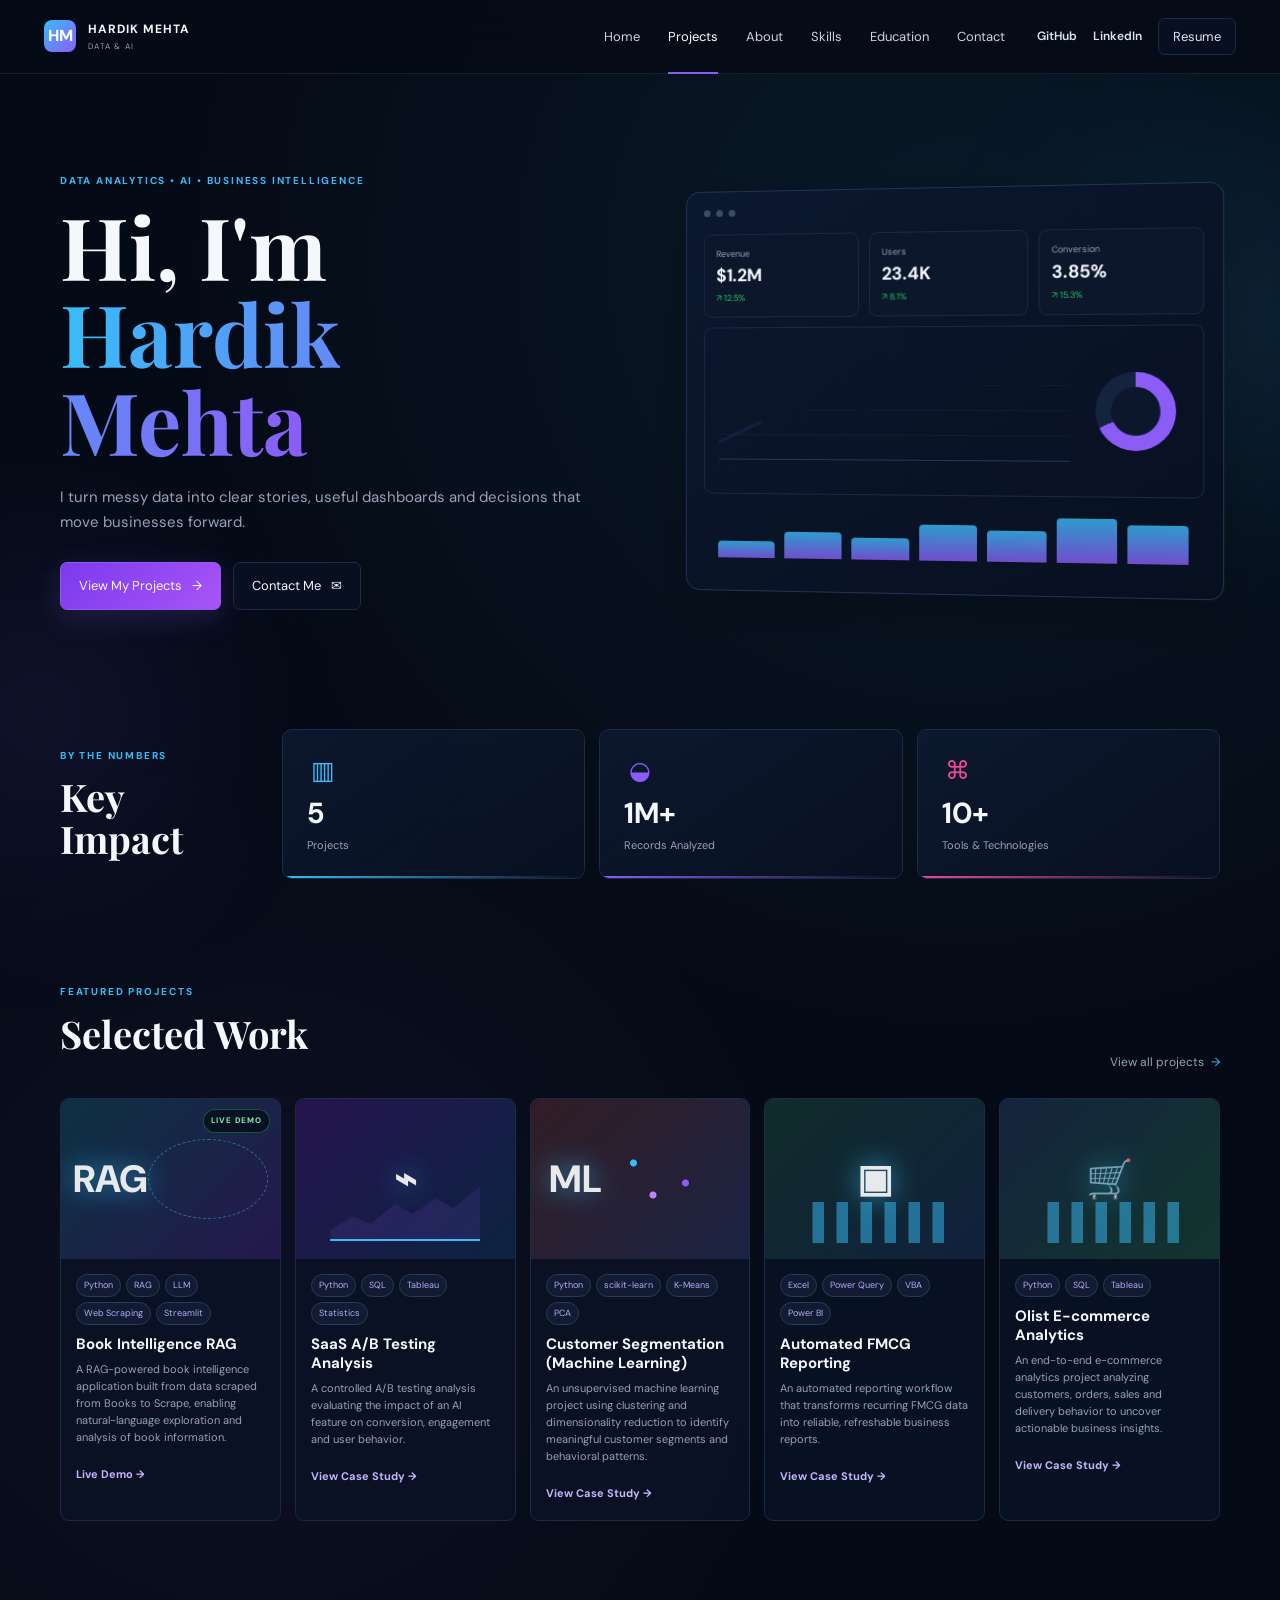
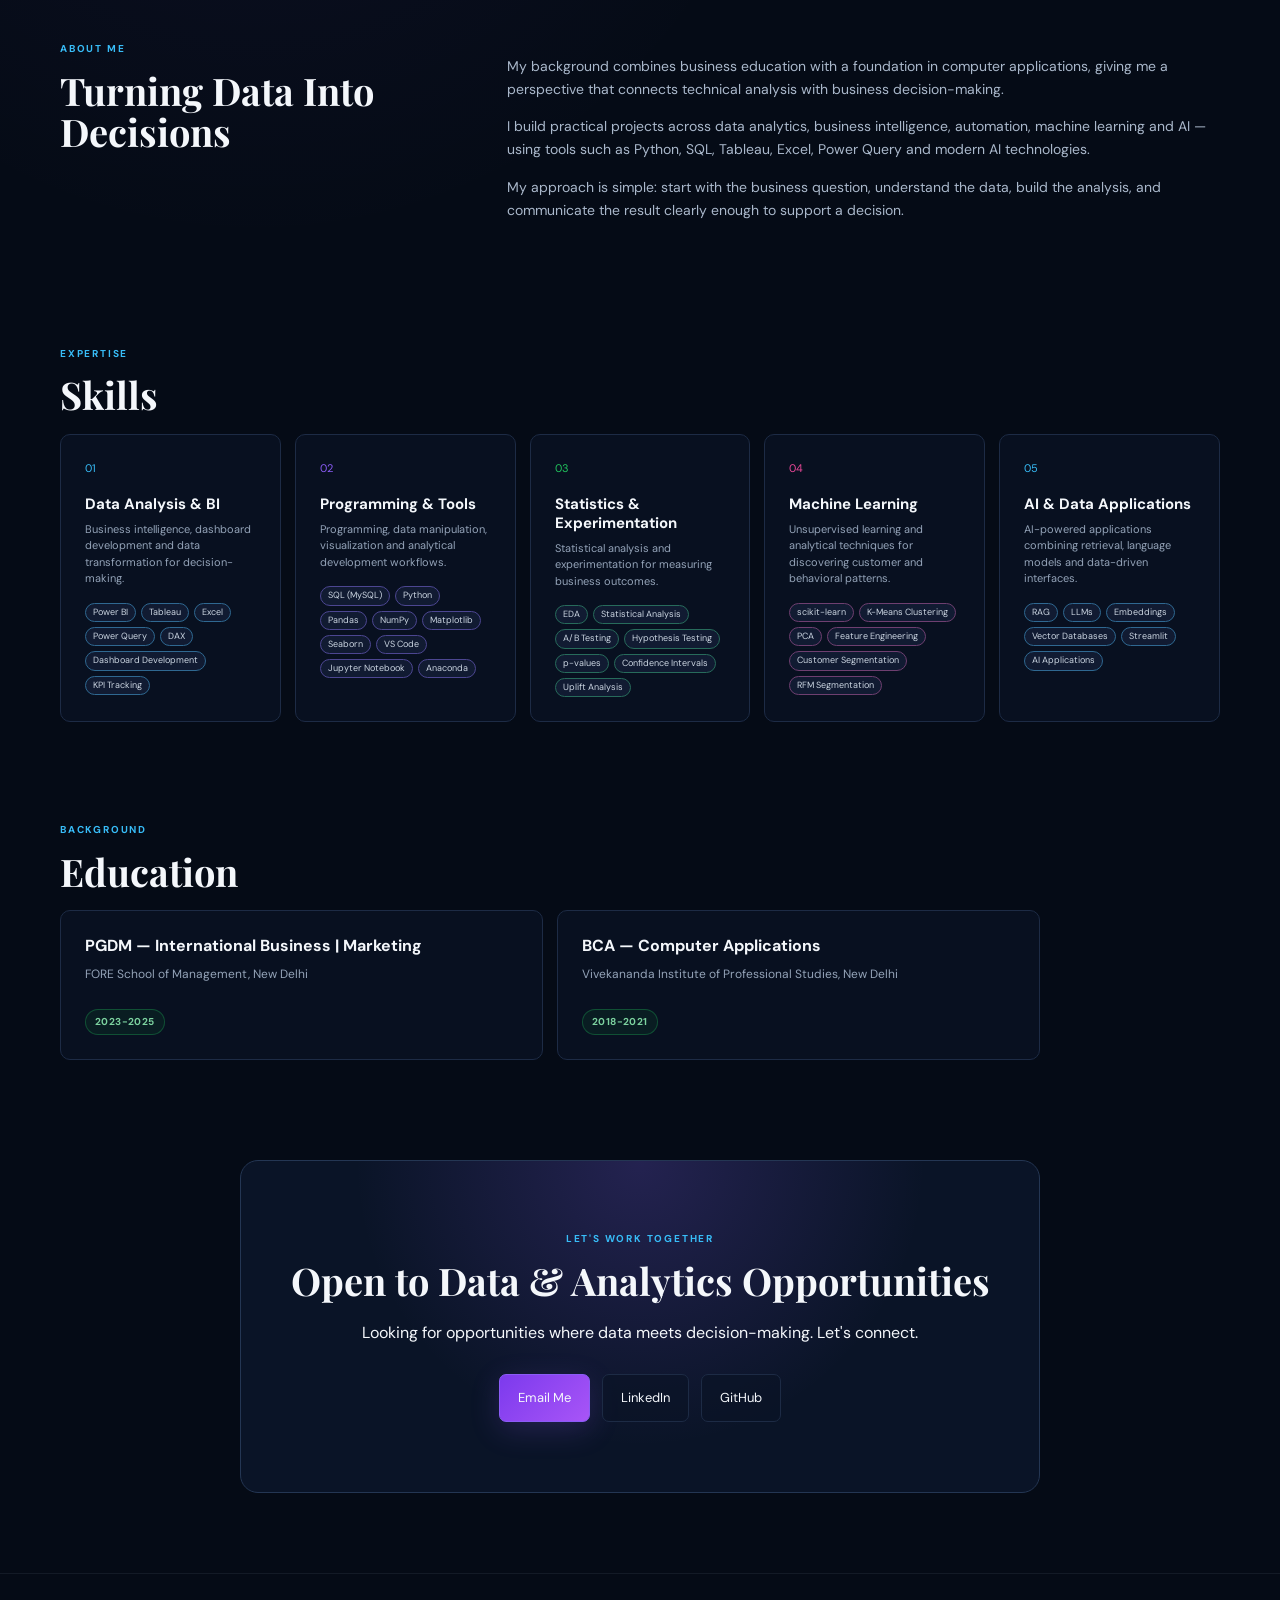
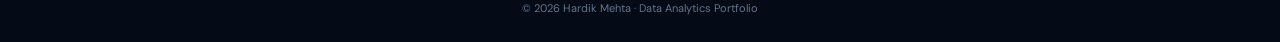
==== commit addd7a17: "Complete homepage layout and skills section" ====
--- a/index.html
+++ b/index.html
@@ -33,9 +33,12 @@
     </nav>
 
     <div class="header-actions">
-      <a href="#" aria-label="GitHub">GitHub</a>
-      <a href="#" aria-label="LinkedIn">LinkedIn</a>
-      <a class="outline-btn small" href="#">Resume</a>
+      <!-- Placeholder: replace with the real GitHub profile URL. -->
+      <a href="#" data-placeholder-url="github-profile" aria-label="GitHub">GitHub</a>
+      <!-- Placeholder: replace with the real LinkedIn profile URL. -->
+      <a href="#" data-placeholder-url="linkedin-profile" aria-label="LinkedIn">LinkedIn</a>
+      <!-- Placeholder: replace with the real resume URL. -->
+      <a class="outline-btn small" href="#" data-placeholder-url="resume">Resume</a>
     </div>
   </header>
 
@@ -106,11 +109,11 @@
           <p class="eyebrow">FEATURED PROJECTS</p>
           <h2>Selected Work</h2>
         </div>
-        <a class="section-note section-link" href="projects/project.html">View all projects <span>→</span></a>
+        <a class="section-note section-link" href="#projects">View all projects <span>→</span></a>
       </div>
 
       <div class="project-grid">
-        <a class="project-card featured" href="projects/project.html">
+        <a class="project-card featured" href="projects/book-rag/index.html">
           <div class="project-image gradient-ai">
             <span class="live-badge">LIVE DEMO</span>
             <div class="mock-icon">RAG</div>
@@ -120,11 +123,11 @@
             <div class="tags"><span>Python</span><span>RAG</span><span>LLM</span><span>Web Scraping</span><span>Streamlit</span></div>
             <h3>Book Intelligence RAG</h3>
             <p>A RAG-powered book intelligence application built from data scraped from Books to Scrape, enabling natural-language exploration and analysis of book information.</p>
-            <span class="card-link">View Live Demo →</span>
-          </div>
-        </a>
-
-        <a class="project-card" href="projects/project.html">
+            <span class="card-link">Live Demo →</span>
+          </div>
+        </a>
+
+        <a class="project-card" href="projects/saas/index.html">
           <div class="project-image gradient-saas"><div class="mock-icon">⌁</div><div class="mini-chart"></div></div>
           <div class="project-body">
             <div class="tags"><span>Python</span><span>SQL</span><span>Tableau</span><span>Statistics</span></div>
@@ -134,7 +137,7 @@
           </div>
         </a>
 
-        <a class="project-card" href="projects/project.html">
+        <a class="project-card" href="projects/customer-segmentation/index.html">
           <div class="project-image gradient-ml"><div class="mock-icon">ML</div><div class="clusters"></div></div>
           <div class="project-body">
             <div class="tags"><span>Python</span><span>scikit-learn</span><span>K-Means</span><span>PCA</span></div>
@@ -144,7 +147,7 @@
           </div>
         </a>
 
-        <a class="project-card" href="projects/project.html">
+        <a class="project-card" href="projects/fmcg-reporting/index.html">
           <div class="project-image gradient-automation"><div class="mock-icon">▣</div><div class="mini-bars"></div></div>
           <div class="project-body">
             <div class="tags"><span>Excel</span><span>Power Query</span><span>VBA</span><span>Power BI</span></div>
@@ -154,7 +157,7 @@
           </div>
         </a>
 
-        <a class="project-card" href="projects/project.html">
+        <a class="project-card" href="projects/olist/index.html">
           <div class="project-image gradient-olist"><div class="mock-icon">🛒</div><div class="mini-bars"></div></div>
           <div class="project-body">
             <div class="tags"><span>Python</span><span>SQL</span><span>Tableau</span></div>
@@ -266,9 +269,12 @@
       <h2>Open to Data &amp; Analytics Opportunities</h2>
       <p>Looking for opportunities where data meets decision-making. Let's connect.</p>
       <div class="hero-actions">
-        <a class="primary-btn" href="#">Email Me</a>
-        <a class="outline-btn" href="#">LinkedIn</a>
-        <a class="outline-btn" href="#">GitHub</a>
+        <!-- Placeholder: replace with the real email address. -->
+        <a class="primary-btn" href="#" data-placeholder-url="email">Email Me</a>
+        <!-- Placeholder: replace with the real LinkedIn profile URL. -->
+        <a class="outline-btn" href="#" data-placeholder-url="linkedin-profile">LinkedIn</a>
+        <!-- Placeholder: replace with the real GitHub profile URL. -->
+        <a class="outline-btn" href="#" data-placeholder-url="github-profile">GitHub</a>
       </div>
     </section>
   </main>
--- a/styles.css
+++ b/styles.css
@@ -37,7 +37,9 @@
 .main-nav { display:flex; gap:28px; font-size:13px; color:#cbd5e1; }
 .main-nav a { padding:27px 0 24px; border-bottom:2px solid transparent; }
 .main-nav a:hover, .main-nav .active { color:#fff; border-color:var(--purple); }
-.header-actions { display:flex; gap:16px; align-items:center; font-size:12px; color:#cbd5e1; }
+.header-actions { display:flex; gap:16px; align-items:center; font-size:12px; color:#dbe5f0; }
+.header-actions > a:not(.outline-btn) { font-weight:600; }
+.header-actions > a:not(.outline-btn):hover { color:#fff; }
 .section-shell { width:min(var(--max), calc(100% - 88px)); margin:0 auto; }
 .hero { min-height:620px; display:grid; grid-template-columns:1fr 1fr; align-items:center; gap:70px; padding:95px 0 80px; }
 .eyebrow { margin:0 0 12px; color:var(--blue); font-size:10px; font-weight:700; letter-spacing:.18em; text-transform:uppercase; }
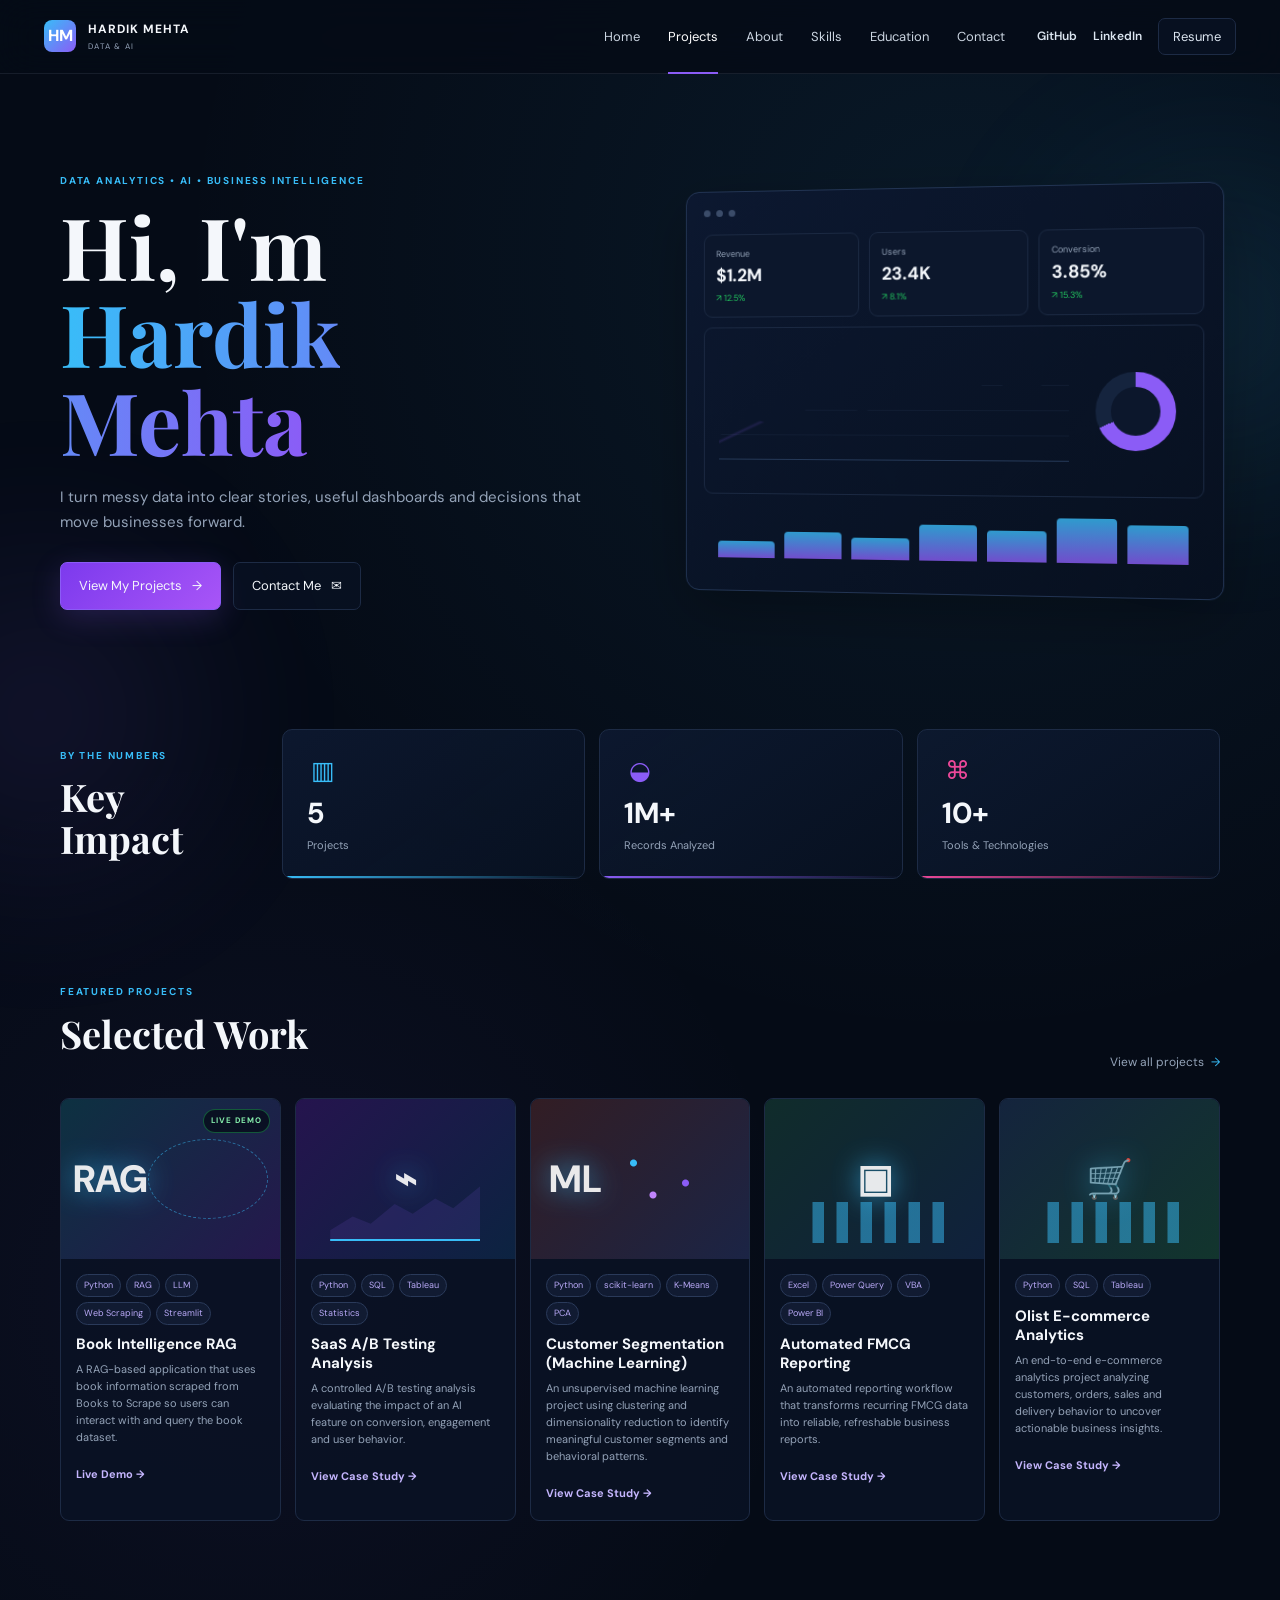
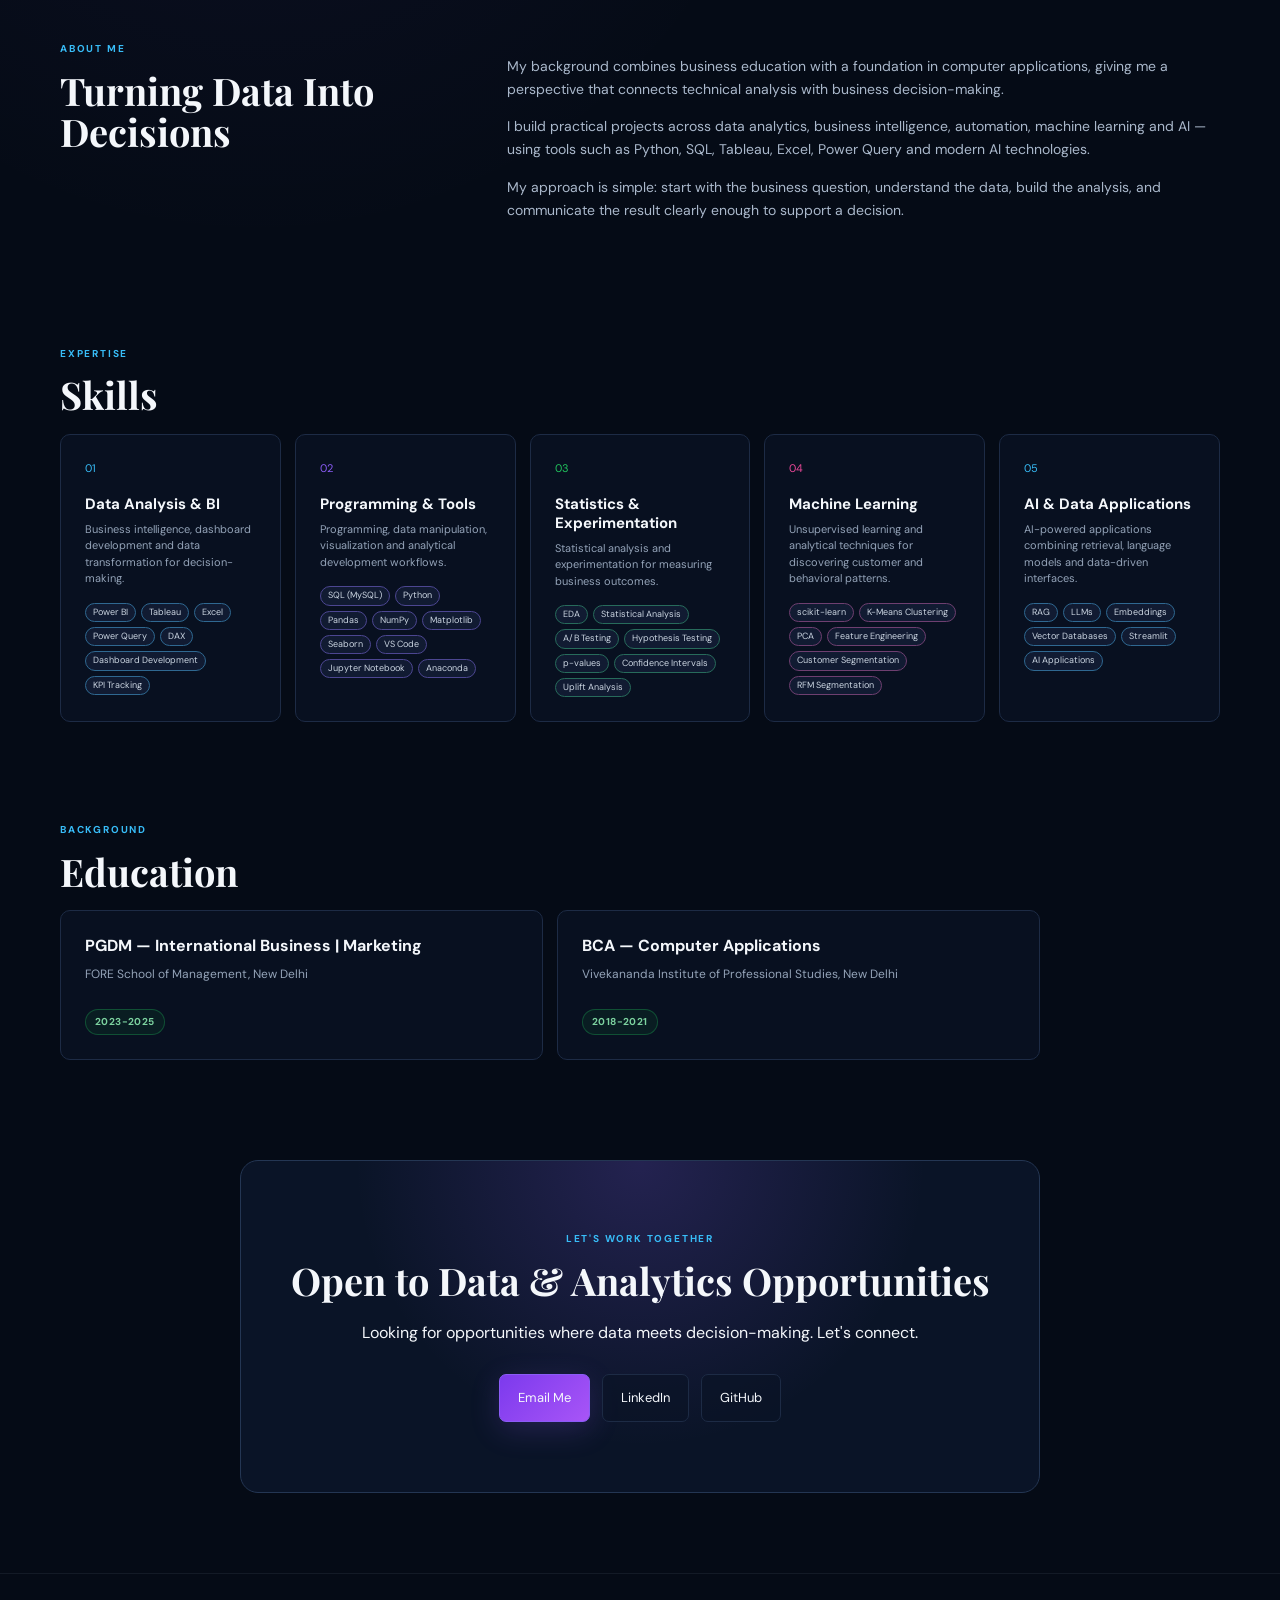
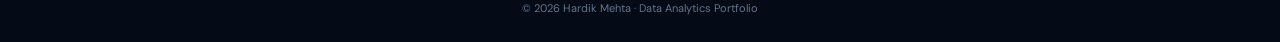
==== commit 8955b0b6: "Update Book Intelligence RAG project copy" ====
--- a/index.html
+++ b/index.html
@@ -40,6 +40,28 @@
       <!-- Placeholder: replace with the real resume URL. -->
       <a class="outline-btn small" href="#" data-placeholder-url="resume">Resume</a>
     </div>
+
+    <details class="mobile-menu">
+      <summary aria-label="Open navigation menu"><span></span><span></span><span></span></summary>
+      <div class="mobile-menu-panel">
+        <nav aria-label="Mobile navigation">
+          <a href="#home">Home</a>
+          <a href="#projects">Projects</a>
+          <a href="#about">About</a>
+          <a href="#skills">Skills</a>
+          <a href="#education">Education</a>
+          <a href="#contact">Contact</a>
+        </nav>
+        <div class="mobile-menu-links">
+          <!-- Placeholder: replace with the real GitHub profile URL. -->
+          <a href="#" data-placeholder-url="github-profile">GitHub</a>
+          <!-- Placeholder: replace with the real LinkedIn profile URL. -->
+          <a href="#" data-placeholder-url="linkedin-profile">LinkedIn</a>
+          <!-- Placeholder: replace with the real resume URL. -->
+          <a class="outline-btn small" href="#" data-placeholder-url="resume">Resume</a>
+        </div>
+      </div>
+    </details>
   </header>
 
   <main>
@@ -113,7 +135,7 @@
       </div>
 
       <div class="project-grid">
-        <a class="project-card featured" href="projects/book-rag/index.html">
+        <a class="project-card featured" href="projects/rag.html">
           <div class="project-image gradient-ai">
             <span class="live-badge">LIVE DEMO</span>
             <div class="mock-icon">RAG</div>
@@ -122,7 +144,7 @@
           <div class="project-body">
             <div class="tags"><span>Python</span><span>RAG</span><span>LLM</span><span>Web Scraping</span><span>Streamlit</span></div>
             <h3>Book Intelligence RAG</h3>
-            <p>A RAG-powered book intelligence application built from data scraped from Books to Scrape, enabling natural-language exploration and analysis of book information.</p>
+            <p>A RAG-based application that uses book information scraped from Books to Scrape so users can interact with and query the book dataset.</p>
             <span class="card-link">Live Demo →</span>
           </div>
         </a>
--- a/styles.css
+++ b/styles.css
@@ -40,6 +40,7 @@
 .header-actions { display:flex; gap:16px; align-items:center; font-size:12px; color:#dbe5f0; }
 .header-actions > a:not(.outline-btn) { font-weight:600; }
 .header-actions > a:not(.outline-btn):hover { color:#fff; }
+.mobile-menu { display:none; }
 .section-shell { width:min(var(--max), calc(100% - 88px)); margin:0 auto; }
 .hero { min-height:620px; display:grid; grid-template-columns:1fr 1fr; align-items:center; gap:70px; padding:95px 0 80px; }
 .eyebrow { margin:0 0 12px; color:var(--blue); font-size:10px; font-weight:700; letter-spacing:.18em; text-transform:uppercase; }
@@ -143,6 +144,87 @@
 .project-hero { padding:75px 0 45px; }
 .project-hero h1 { font-family:"Playfair Display",serif; font-size:56px; margin:0 0 10px; }
 .project-hero .lead { color:#b5c1d2; font-size:17px; }
+.rag-layout {
+  --rag-gutter: 44px;
+  --rag-space: 64px;
+  --rag-label-col: 240px;
+  --rag-col-gap: 48px;
+}
+.rag-layout .site-header {
+  padding-left: max(var(--rag-gutter), calc((100% - var(--max)) / 2));
+  padding-right: max(var(--rag-gutter), calc((100% - var(--max)) / 2));
+}
+.rag-layout .section-shell {
+  width: min(var(--max), calc(100% - (var(--rag-gutter) * 2)));
+}
+.rag-back-link { display:inline-flex; margin-bottom:24px; color:#9fcbf5; font-size:13px; font-weight:700; }
+.rag-back-link:hover { color:#fff; }
+.rag-page { padding-bottom: calc(var(--rag-space) + 16px); }
+.rag-page .project-hero {
+  display:flex; flex-direction:column; align-items:center; text-align:center;
+  padding:48px 0 40px;
+}
+.rag-page .project-hero h1,
+.rag-page .project-hero .lead { max-width:780px; }
+.rag-page .project-actions { justify-content:center; }
+.rag-section { padding-top:var(--rag-space); padding-bottom:0; }
+.rag-section > h2,
+.rag-two-column h2 { margin:0 0 18px; }
+.rag-two-column {
+  display:grid;
+  grid-template-columns:var(--rag-label-col) minmax(0,1fr);
+  column-gap:var(--rag-col-gap);
+  row-gap:18px;
+  align-items:start;
+}
+.rag-copy { color:#aab8cb; font-size:14px; }
+.rag-copy p { margin:0 0 20px; }
+.rag-copy p:last-child { margin-bottom:0; }
+.rag-narrow-section .rag-copy { max-width:720px; }
+.rag-workflow {
+  display:grid;
+  grid-template-columns:minmax(0,1fr) 18px minmax(0,1fr) 18px minmax(0,1fr) 18px minmax(0,1fr) 18px minmax(0,1fr) 18px minmax(0,1fr);
+  align-items:stretch;
+  gap:8px;
+  margin-top:28px;
+}
+.rag-step {
+  min-width:0; min-height:116px; display:flex; flex-direction:column;
+  justify-content:center; gap:10px; padding:16px; border:1px solid var(--border);
+  border-radius:10px; background:rgba(10,19,37,.78);
+}
+.rag-step span, .rag-number-grid article > span { color:var(--blue); font-size:10px; font-weight:700; letter-spacing:.1em; }
+.rag-step strong { font-size:12px; line-height:1.35; text-wrap:balance; }
+.rag-workflow > b { display:grid; place-items:center; color:var(--purple); text-align:center; font-size:20px; }
+.rag-number-grid, .rag-feature-grid {
+  display:grid; grid-template-columns:repeat(4,minmax(0,1fr));
+  align-items:stretch; gap:14px; margin-top:28px;
+}
+.rag-number-grid article, .rag-feature-grid article {
+  min-width:0; min-height:175px; height:100%; padding:22px; border:1px solid var(--border);
+  border-radius:10px; background:rgba(10,19,37,.75);
+  transition:transform .25s ease, border-color .25s ease, box-shadow .25s ease;
+}
+.rag-number-grid article:hover, .rag-feature-grid article:hover { transform:translateY(-4px); border-color:#445c87; box-shadow:0 16px 35px rgba(0,0,0,.22); }
+.rag-number-grid h3, .rag-feature-grid h3 { margin:20px 0 8px; font-size:16px; }
+.rag-number-grid p, .rag-feature-grid p { margin:0; color:var(--muted); font-size:12px; line-height:1.55; }
+.rag-feature-grid article:nth-child(2) h3 { color:#c4b5fd; }
+.rag-feature-grid article:nth-child(3) h3 { color:#7dd3a0; }
+.rag-feature-grid article:nth-child(4) h3 { color:#f0a6ca; }
+.rag-placeholder-card {
+  width:100%; margin:0; padding:28px; border:1px solid #243653; border-radius:14px;
+  background:radial-gradient(circle at 80% 0%,rgba(139,92,246,.16),transparent 42%),rgba(10,19,37,.82);
+}
+#documentation .rag-placeholder-card { background:rgba(8,18,35,.76); }
+.rag-placeholder-card h2 { margin:0 0 12px; }
+.rag-placeholder-card p:not(.eyebrow) { color:#aab8cb; margin:0 0 22px; }
+.rag-presentation-viewer {
+  width:100%; aspect-ratio:16 / 9; display:grid; place-items:center; padding:24px;
+  border:1px dashed #395173; border-radius:10px;
+  background:repeating-linear-gradient(135deg,#0a1528,#0a1528 10px,#0c1930 10px,#0c1930 20px);
+  color:#8fa2bb; text-align:center;
+}
+.rag-presentation-viewer p { margin:0 !important; }
 .project-layout { display:grid; grid-template-columns:minmax(0,1fr) 245px; gap:30px; align-items:start; }
 .project-main { min-width:0; }
 .case-study-grid { display:grid; grid-template-columns:minmax(0,1fr) 245px; gap:30px; align-items:start; padding-bottom:80px; }
@@ -194,18 +276,42 @@
 .side-card p { color:#93a2b7; font-size:11px; line-height:1.7; }
 .side-card strong { color:#e2e8f0; }
 @media (max-width: 1000px) {
-  .site-header { padding:0 24px; }
-  .main-nav { display:none; }
+  .site-header { padding:0 24px; gap:20px; }
+  .main-nav { gap:16px; font-size:12px; }
+  .header-actions { gap:10px; font-size:11px; }
   .section-shell { width:min(var(--max), calc(100% - 48px)); }
   .project-grid { grid-template-columns:repeat(2,1fr); }
   .hero { grid-template-columns:1fr; }
   .hero-visual { order:0; }
   .skill-grid { grid-template-columns:repeat(2,1fr); }
   .impact-section { grid-template-columns:1fr; gap:24px; }
+  .rag-layout { --rag-gutter: 24px; --rag-space: 56px; }
+  .rag-two-column { grid-template-columns:1fr; }
+  .rag-workflow { grid-template-columns:repeat(3,minmax(0,1fr)); gap:14px; }
+  .rag-workflow > b { display:none; }
+  .rag-number-grid, .rag-feature-grid { grid-template-columns:repeat(2,minmax(0,1fr)); }
+}
+@media (max-width: 880px) {
+  .rag-layout { --rag-gutter: 20px; }
+  .site-header { padding:0 20px; }
+  .main-nav, .header-actions { display:none; }
+  .mobile-menu { display:block; position:relative; margin-left:auto; }
+  .mobile-menu summary { width:38px; height:38px; display:grid; place-content:center; gap:4px; border:1px solid var(--border); border-radius:7px; background:rgba(10,19,37,.65); cursor:pointer; list-style:none; }
+  .mobile-menu summary::-webkit-details-marker { display:none; }
+  .mobile-menu summary span { width:16px; height:1px; display:block; background:#dbe5f0; transition:transform .2s ease, opacity .2s ease; }
+  .mobile-menu[open] summary span:first-child { transform:translateY(5px) rotate(45deg); }
+  .mobile-menu[open] summary span:nth-child(2) { opacity:0; }
+  .mobile-menu[open] summary span:last-child { transform:translateY(-5px) rotate(-45deg); }
+  .mobile-menu-panel { position:absolute; top:49px; right:0; z-index:30; width:min(280px, calc(100vw - 40px)); padding:12px; border:1px solid #223453; border-radius:10px; background:rgba(8,18,35,.98); box-shadow:var(--shadow); }
+  .mobile-menu-panel nav, .mobile-menu-links { display:grid; gap:4px; }
+  .mobile-menu-panel nav { padding-bottom:10px; border-bottom:1px solid #1c2c47; }
+  .mobile-menu-panel a { padding:9px 10px; color:#dbe5f0; font-size:13px; }
+  .mobile-menu-panel a:hover { color:#fff; background:#111d33; border-radius:6px; }
+  .mobile-menu-links { grid-template-columns:1fr 1fr; align-items:center; padding-top:10px; }
+  .mobile-menu-links .outline-btn { grid-column:1 / -1; justify-content:center; }
 }
 @media (max-width: 700px) {
   .site-header { height:64px; }
-  .header-actions > a:not(.outline-btn) { display:none; }
   .brand strong { font-size:10px; }
   .hero { padding:65px 0; min-height:auto; }
   .hero h1 { font-size:50px; }
@@ -213,6 +319,12 @@
   .education-grid { grid-template-columns:1fr; }
   .impact-section { padding-top:10px; padding-bottom:75px; }
   .impact-grid { grid-template-columns:1fr; }
+  .rag-layout { --rag-space: 48px; }
+  .rag-page .project-hero { padding-top:32px; padding-bottom:28px; }
+  .rag-workflow { grid-template-columns:1fr; gap:8px; }
+  .rag-workflow > b { display:grid; height:18px; }
+  .rag-number-grid, .rag-feature-grid { grid-template-columns:1fr; }
+  .rag-placeholder-card { padding:20px; }
   .two-column { grid-template-columns:1fr; gap:25px; padding-top:75px; }
   .section-heading { display:block; }
   .section-note { display:block; margin-top:10px; }
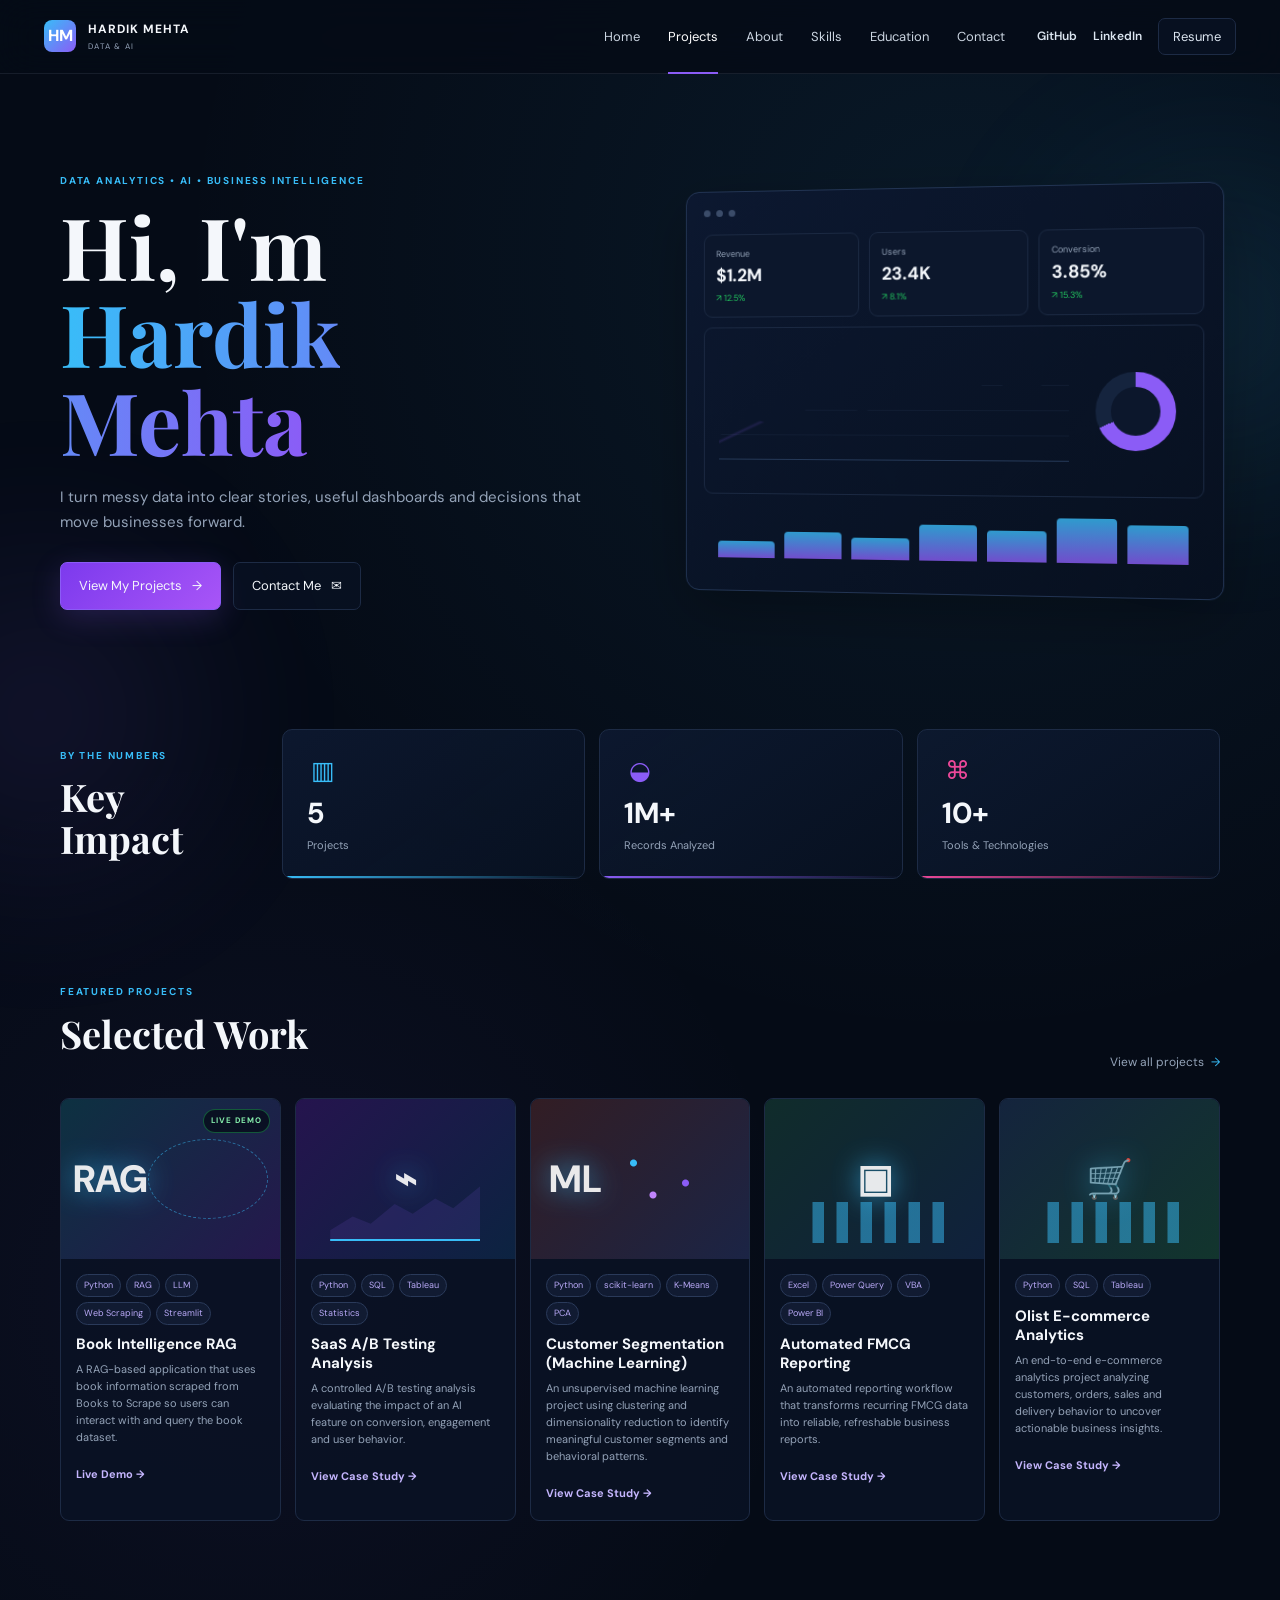
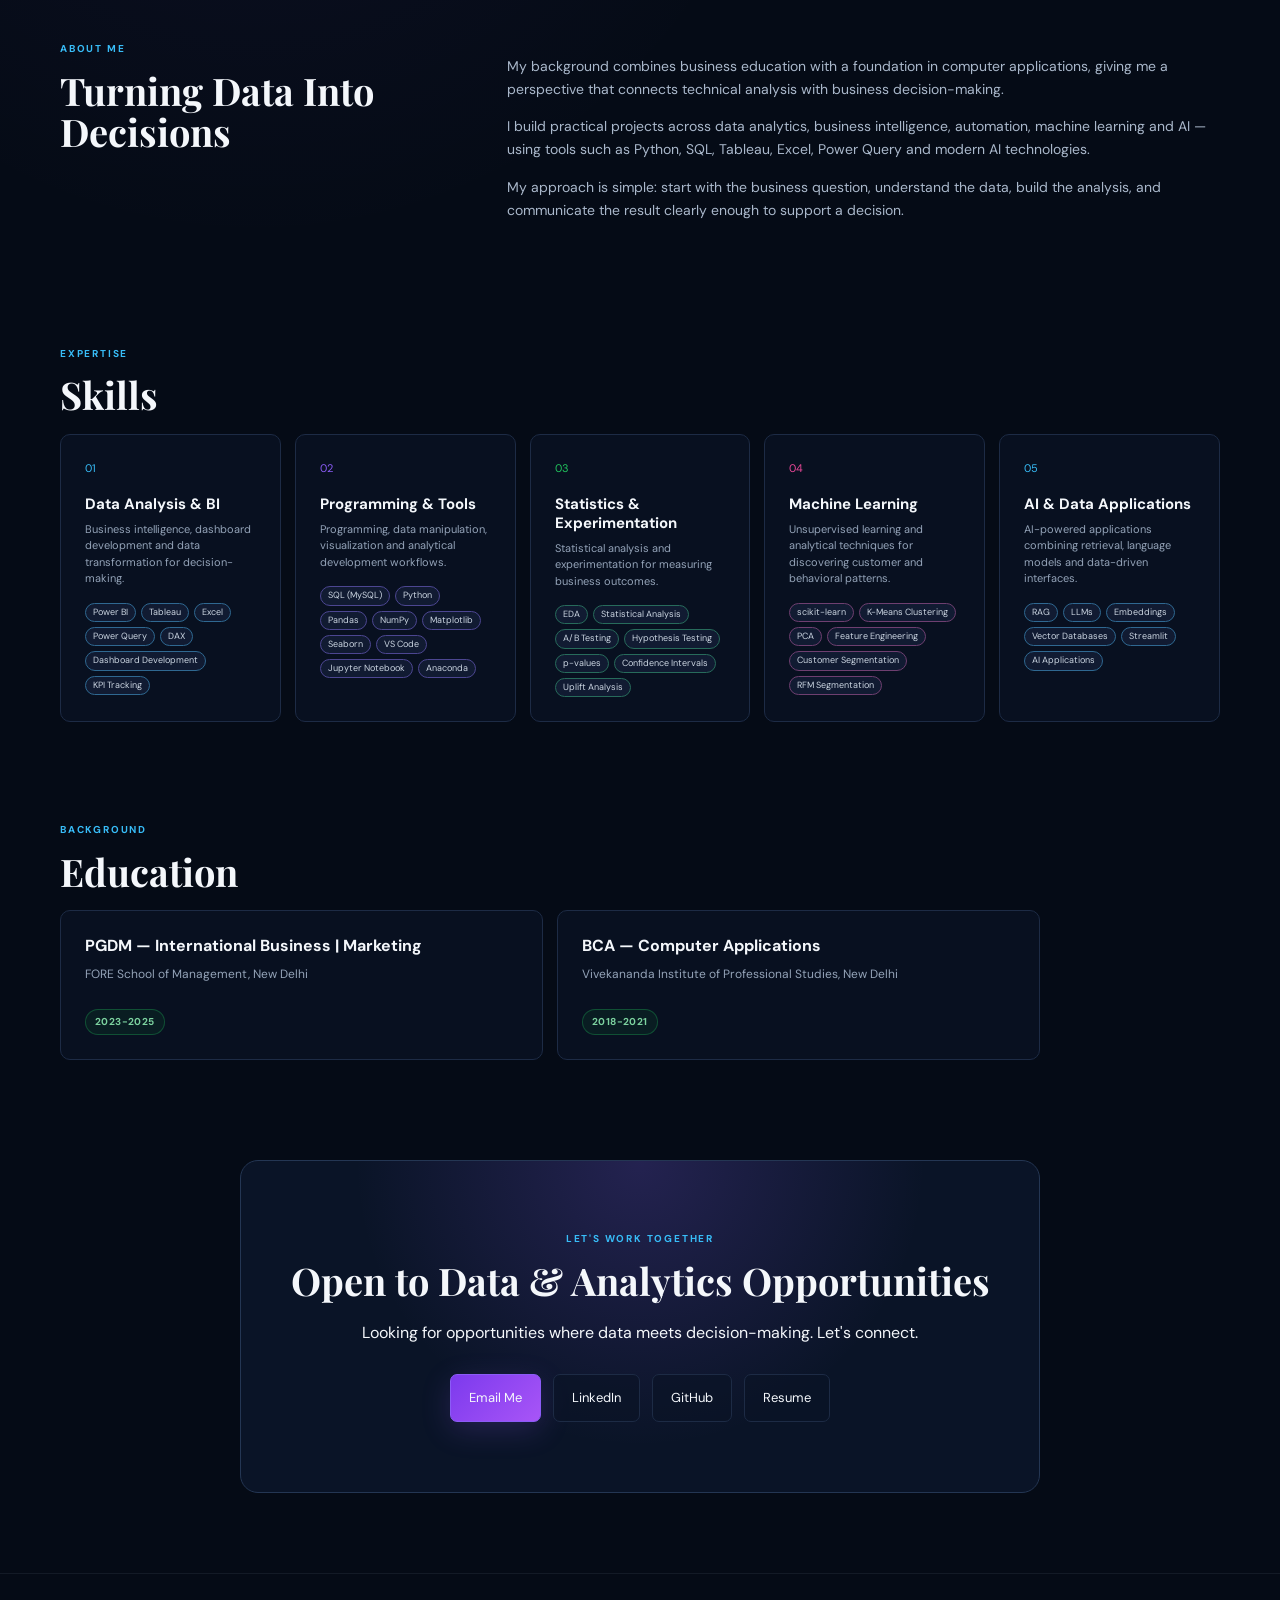
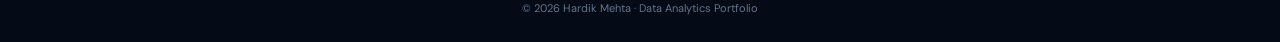
==== commit 5bc51e31: "Added Contact Info" ====
--- a/index.html
+++ b/index.html
@@ -33,12 +33,9 @@
     </nav>
 
     <div class="header-actions">
-      <!-- Placeholder: replace with the real GitHub profile URL. -->
-      <a href="#" data-placeholder-url="github-profile" aria-label="GitHub">GitHub</a>
-      <!-- Placeholder: replace with the real LinkedIn profile URL. -->
-      <a href="#" data-placeholder-url="linkedin-profile" aria-label="LinkedIn">LinkedIn</a>
-      <!-- Placeholder: replace with the real resume URL. -->
-      <a class="outline-btn small" href="#" data-placeholder-url="resume">Resume</a>
+      <a href="https://github.com/Hardik-Mehta-2511" target="_blank" rel="noopener noreferrer" aria-label="GitHub">GitHub</a>
+      <a href="https://www.linkedin.com/in/hardikmehta05/" target="_blank" rel="noopener noreferrer" aria-label="LinkedIn">LinkedIn</a>
+      <a class="outline-btn small" href="assets/HardikMehta_Resume.pdf" target="_blank" rel="noopener noreferrer">Resume</a>
     </div>
 
     <details class="mobile-menu">
@@ -53,12 +50,9 @@
           <a href="#contact">Contact</a>
         </nav>
         <div class="mobile-menu-links">
-          <!-- Placeholder: replace with the real GitHub profile URL. -->
-          <a href="#" data-placeholder-url="github-profile">GitHub</a>
-          <!-- Placeholder: replace with the real LinkedIn profile URL. -->
-          <a href="#" data-placeholder-url="linkedin-profile">LinkedIn</a>
-          <!-- Placeholder: replace with the real resume URL. -->
-          <a class="outline-btn small" href="#" data-placeholder-url="resume">Resume</a>
+          <a href="https://github.com/Hardik-Mehta-2511" target="_blank" rel="noopener noreferrer">GitHub</a>
+          <a href="https://www.linkedin.com/in/hardikmehta05/" target="_blank" rel="noopener noreferrer">LinkedIn</a>
+          <a class="outline-btn small" href="assets/HardikMehta_Resume.pdf" target="_blank" rel="noopener noreferrer">Resume</a>
         </div>
       </div>
     </details>
@@ -135,7 +129,7 @@
       </div>
 
       <div class="project-grid">
-        <a class="project-card featured" href="projects/rag.html">
+        <a class="project-card featured" href="projects/book-rag/index.html">
           <div class="project-image gradient-ai">
             <span class="live-badge">LIVE DEMO</span>
             <div class="mock-icon">RAG</div>
@@ -291,12 +285,10 @@
       <h2>Open to Data &amp; Analytics Opportunities</h2>
       <p>Looking for opportunities where data meets decision-making. Let's connect.</p>
       <div class="hero-actions">
-        <!-- Placeholder: replace with the real email address. -->
-        <a class="primary-btn" href="#" data-placeholder-url="email">Email Me</a>
-        <!-- Placeholder: replace with the real LinkedIn profile URL. -->
-        <a class="outline-btn" href="#" data-placeholder-url="linkedin-profile">LinkedIn</a>
-        <!-- Placeholder: replace with the real GitHub profile URL. -->
-        <a class="outline-btn" href="#" data-placeholder-url="github-profile">GitHub</a>
+        <a class="primary-btn" href="mailto:hardikmehta2511@gmail.com">Email Me</a>
+        <a class="outline-btn" href="https://www.linkedin.com/in/hardikmehta05/" target="_blank" rel="noopener noreferrer">LinkedIn</a>
+        <a class="outline-btn" href="https://github.com/Hardik-Mehta-2511" target="_blank" rel="noopener noreferrer">GitHub</a>
+        <a class="outline-btn" href="assets/HardikMehta_Resume.pdf" target="_blank" rel="noopener noreferrer">Resume</a>
       </div>
     </section>
   </main>
--- a/styles.css
+++ b/styles.css
@@ -56,6 +56,44 @@
 .outline-btn { background:rgba(10,19,37,.65); }
 .primary-btn:hover, .outline-btn:hover { transform:translateY(-2px); border-color:var(--blue); }
 .outline-btn.small { padding:7px 14px; }
+.live-demo-cta {
+  display:inline-flex; align-items:center; justify-content:center; gap:10px;
+  padding:12px 18px; border-radius:999px; border:1px solid rgba(139,92,246,.55);
+  background:rgba(10,19,37,.82); color:var(--text); font-size:13px; font-weight:600;
+  letter-spacing:.08em; text-transform:uppercase; transition:transform .25s ease, border-color .25s ease, box-shadow .25s ease, filter .25s ease;
+  box-shadow:0 10px 25px rgba(26,38,61,.28);
+}
+.live-demo-cta:hover {
+  transform:translateY(-2px); border-color:rgba(56,189,248,.85);
+  box-shadow:0 0 0 1px rgba(56,189,248,.18), 0 12px 26px rgba(56,189,248,.18);
+  filter:brightness(1.08);
+}
+.live-demo-cta .live-demo-status {
+  width:9px; height:9px; border-radius:50%; display:inline-block; position:relative;
+  background:linear-gradient(180deg,#91f3ff,#58d4d8 60%,#4cc9f0);
+  box-shadow:0 0 0 2px rgba(96,165,250,.18), 0 0 18px rgba(69,210,255,.45);
+  animation:live-demo-pulse 2.8s ease-in-out infinite;
+}
+.live-demo-cta .live-demo-status::after {
+  content:""; position:absolute; inset:-6px; border-radius:50%; border:1px solid rgba(91,214,255,.28);
+  animation:live-demo-ring 2.8s ease-out infinite;
+}
+.live-demo-cta .live-demo-arrow { display:inline-block; transition:transform .25s ease; }
+.live-demo-cta:hover .live-demo-arrow { transform: translateX(3px); }
+.live-demo-panel { display:flex; justify-content:center; margin-top:22px; }
+@keyframes live-demo-pulse {
+  0%, 100% { transform:scale(1); box-shadow:0 0 0 2px rgba(96,165,250,.18), 0 0 14px rgba(69,210,255,.35); opacity:.9; }
+  50% { transform:scale(1.18); box-shadow:0 0 0 3px rgba(96,165,250,.22), 0 0 22px rgba(69,210,255,.55); opacity:1; }
+}
+@keyframes live-demo-ring {
+  0% { transform:scale(.78); opacity:0; }
+  35% { opacity:1; }
+  100% { transform:scale(1.5); opacity:0; }
+}
+@media (prefers-reduced-motion: reduce) {
+  .live-demo-cta .live-demo-status, .live-demo-cta .live-demo-status::after { animation:none; }
+  .live-demo-cta, .live-demo-cta .live-demo-arrow { transition:none; }
+}
 .hero-visual { display:flex; justify-content:center; }
 .dashboard-window { width:min(100%,540px); padding:18px; border:1px solid #223453; border-radius:14px; background:linear-gradient(145deg,#0c1830,#07101f); box-shadow:var(--shadow); transform:perspective(900px) rotateY(-5deg); }
 .window-bar { display:flex; gap:6px; margin-bottom:18px; }
@@ -218,13 +256,6 @@
 #documentation .rag-placeholder-card { background:rgba(8,18,35,.76); }
 .rag-placeholder-card h2 { margin:0 0 12px; }
 .rag-placeholder-card p:not(.eyebrow) { color:#aab8cb; margin:0 0 22px; }
-.rag-presentation-viewer {
-  width:100%; aspect-ratio:16 / 9; display:grid; place-items:center; padding:24px;
-  border:1px dashed #395173; border-radius:10px;
-  background:repeating-linear-gradient(135deg,#0a1528,#0a1528 10px,#0c1930 10px,#0c1930 20px);
-  color:#8fa2bb; text-align:center;
-}
-.rag-presentation-viewer p { margin:0 !important; }
 .project-layout { display:grid; grid-template-columns:minmax(0,1fr) 245px; gap:30px; align-items:start; }
 .project-main { min-width:0; }
 .case-study-grid { display:grid; grid-template-columns:minmax(0,1fr) 245px; gap:30px; align-items:start; padding-bottom:80px; }
@@ -237,19 +268,6 @@
 .back-projects { display:inline-flex; margin-top:28px; color:#9fcbf5; font-size:13px; font-weight:700; }
 .back-projects:hover { color:#fff; }
 .content-label { color:var(--blue); font-size:10px; font-weight:700; letter-spacing:.16em; margin:10px 0 14px; }
-.presentation-viewer { display:grid; grid-template-columns:150px 1fr; border:1px solid #223453; border-radius:12px; overflow:hidden; background:#081224; box-shadow:var(--shadow); }
-.slide-list { padding:12px; border-right:1px solid #1c2c47; background:#091426; display:grid; align-content:start; gap:7px; }
-.slide { border:1px solid #1c2c47; border-radius:6px; background:#0d1a30; color:#cbd5e1; text-align:left; padding:8px; cursor:pointer; font-size:10px; }
-.slide span { display:block; color:#94a3b8; margin-top:2px; }
-.slide.active { border-color:var(--purple); box-shadow:0 0 18px rgba(139,92,246,.16); }
-.slide-stage { min-height:500px; padding:45px; position:relative; background:radial-gradient(circle at 75% 25%,rgba(139,92,246,.16),transparent 30%),#091325; }
-.slide-number { font-size:48px; font-weight:800; color:#9b5cf6; opacity:.9; }
-.slide-stage h2 { font-size:35px; max-width:520px; margin:5px 0 18px; }
-.slide-stage p:not(.eyebrow) { color:#aab8cb; max-width:540px; }
-.slide-visual { position:absolute; right:45px; bottom:100px; width:220px; height:145px; display:grid; place-items:center; border:1px solid #34466a; border-radius:12px; background:linear-gradient(145deg,#121e38,#0c1425); color:#9f7aea; text-align:center; font-size:14px; box-shadow:0 0 50px rgba(139,92,246,.12); }
-.viewer-controls { position:absolute; left:45px; right:45px; bottom:22px; display:flex; align-items:center; gap:8px; }
-.viewer-controls button { width:30px; height:30px; border:1px solid #283a59; background:#0c1930; color:#fff; border-radius:6px; cursor:pointer; }
-.viewer-controls span { margin-left:auto; color:#8ea0b8; font-size:11px; }
 .dashboard-cta { display:flex; align-items:center; justify-content:space-between; gap:24px; margin-top:22px; padding:20px 22px; border:1px solid #223453; border-radius:10px; background:rgba(10,19,37,.7); }
 .dashboard-cta .eyebrow { margin-bottom:5px; }
 .dashboard-cta h2 { margin:0; font-family:"DM Sans",sans-serif; font-size:18px; }
@@ -332,13 +350,6 @@
   .case-study-grid { grid-template-columns:1fr; }
   .project-sidebar { display:none; }
   .project-hero h1 { font-size:42px; }
-  .presentation-viewer { grid-template-columns:1fr; }
-  .slide-list { grid-template-columns:repeat(4,1fr); border-right:0; border-bottom:1px solid #1c2c47; }
-  .slide { text-align:center; }
-  .slide span { display:none; }
-  .slide-stage { min-height:470px; padding:28px; }
-  .slide-visual { position:relative; right:auto; bottom:auto; width:100%; margin-top:35px; }
-  .viewer-controls { left:28px; right:28px; }
   .dashboard-cta { align-items:flex-start; flex-direction:column; }
   .readme-card { padding:24px; }
   .result-grid { grid-template-columns:1fr; }
